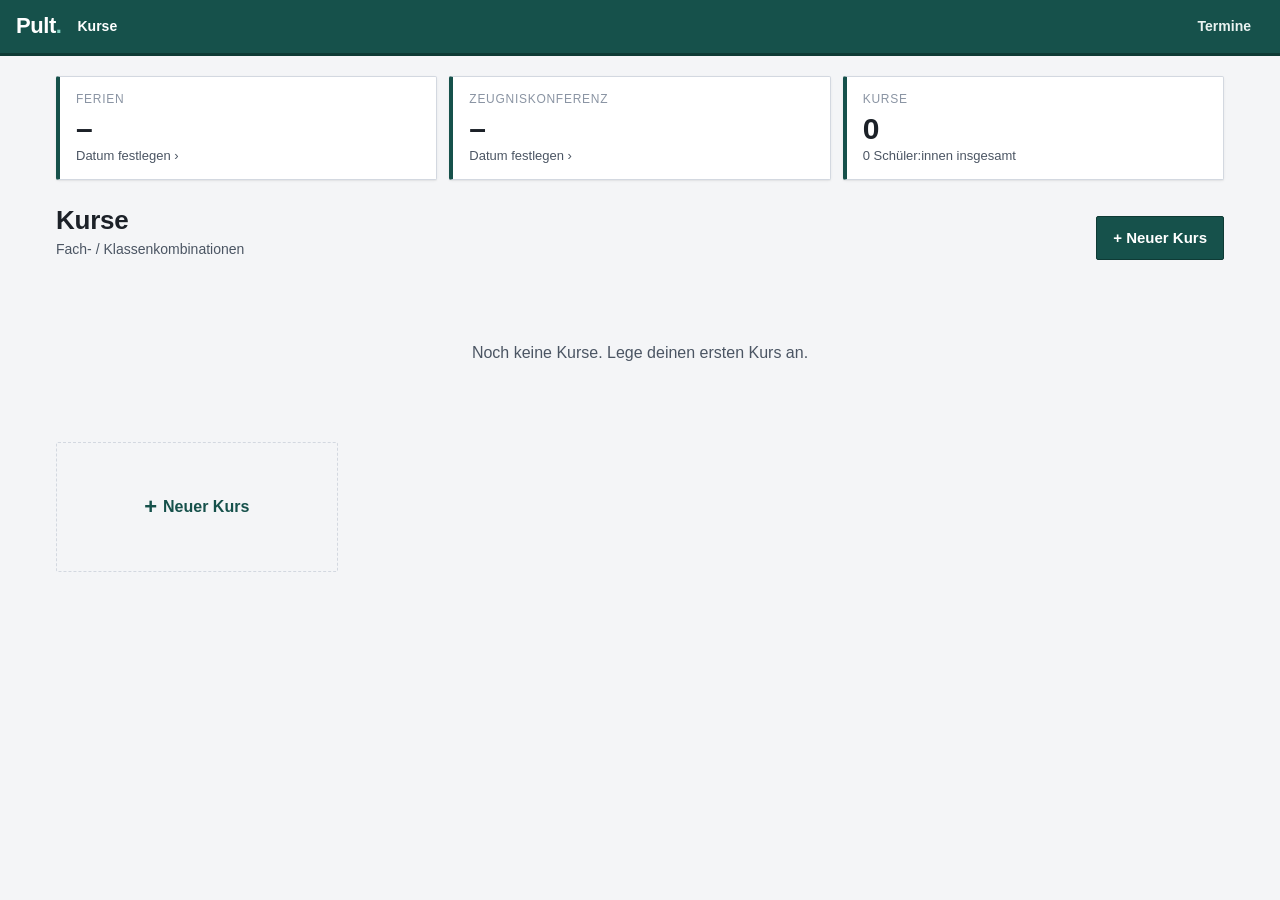
==== index.html @ e93526f1 "0.1 Los gehts" ====
<!DOCTYPE html>
<html lang="de">
<head>
  <meta charset="UTF-8">
  <meta name="viewport" content="width=device-width, initial-scale=1.0, maximum-scale=1.0, user-scalable=no, viewport-fit=cover">
  <meta name="apple-mobile-web-app-capable" content="yes">
  <meta name="apple-mobile-web-app-status-bar-style" content="black-translucent">
  <title>Pult.</title>
  <link rel="stylesheet" href="css/pult.css">
</head>
<body>

  <header class="topbar">
    <div class="brand" id="navHome">
      <span class="brand-mark">Pult<span class="dot">.</span></span>
    </div>
    <nav class="crumbs" id="crumbs"></nav>
    <div class="topbar-right" id="topbarRight"></div>
  </header>

  <main id="app"></main>

  <!-- Modal -->
  <div class="modal-backdrop" id="modalBackdrop" hidden>
    <div class="modal" role="dialog" aria-modal="true">
      <div class="modal-head">
        <h2 id="modalTitle">Titel</h2>
        <button class="icon-btn" id="modalClose" aria-label="Schließen">×</button>
      </div>
      <div class="modal-body" id="modalBody"></div>
      <div class="modal-foot" id="modalFoot"></div>
    </div>
  </div>

  <script src="js/pult.js"></script>
</body>
</html>
---- css/pult.css ----
/* ============================================================
   Pult. — Lehrerhelfer / Notenverwaltung
   Designsprache: klare Kanten, kaum Rundungen, Schule/Kalender.
   ============================================================ */

:root {
  --ink:        #1c2128;
  --ink-soft:   #4b5563;
  --ink-faint:  #8a94a3;
  --line:       #d3d8e0;
  --line-soft:  #e7eaef;
  --paper:      #f4f5f7;
  --card:       #ffffff;
  --accent:     #16514b;   /* Tafelgrün */
  --accent-ink: #0e3a35;
  --accent-soft:#e2efec;
  --amber:      #b7791f;

  /* Notenfarben (Punktesystem 0–15) */
  --g-top:   #127a3a;  --g-top-fg:  #ffffff;  /* 13–15 sehr gut */
  --g-good:  #d9f0df;  --g-good-fg: #0f5027;  /* 10–12 gut */
  --g-mid-fg:#3a4250;                          /* 7–9 befriedigend (neutral) */
  --g-low:   #fde3e0;  --g-low-fg:  #9a2b25;  /* 4–6 ausreichend (leicht) */
  --g-bad:   #f2aca8;  --g-bad-fg:  #6f1a16;  /* 1–3 mangelhaft (stark) */
  --g-fail:  #b6362c;  --g-fail-fg: #ffffff;  /* 0 ungenügend */

  --shadow: 0 1px 0 rgba(28,33,40,.04), 0 1px 3px rgba(28,33,40,.06);
  --radius: 2px;
  --tap: 44px;
}

* { box-sizing: border-box; -webkit-tap-highlight-color: transparent; }

html, body {
  margin: 0; padding: 0;
  height: 100%;
}

body {
  font-family: -apple-system, BlinkMacSystemFont, "Segoe UI", Roboto, Helvetica, Arial, sans-serif;
  color: var(--ink);
  background: var(--paper);
  font-size: 16px;
  line-height: 1.4;
  -webkit-font-smoothing: antialiased;
  overscroll-behavior: none;
}

h1, h2, h3 { font-weight: 650; letter-spacing: -0.01em; margin: 0; }

/* ---------- Topbar ---------- */
.topbar {
  position: sticky; top: 0; z-index: 40;
  display: flex; align-items: center; gap: 16px;
  height: 56px; padding: 0 16px;
  background: var(--accent);
  color: #eaf3f1;
  border-bottom: 3px solid var(--accent-ink);
  padding-top: env(safe-area-inset-top);
  height: calc(56px + env(safe-area-inset-top));
}
.brand { cursor: pointer; user-select: none; }
.brand-mark { font-size: 22px; font-weight: 750; letter-spacing: -0.02em; color: #fff; }
.brand-mark .dot { color: #7fd0c2; }
.crumbs { display: flex; align-items: center; gap: 8px; color: #bfdad4; font-size: 14px; overflow: hidden; white-space: nowrap; flex: 1; }
.crumbs .sep { opacity: .5; }
.crumbs .here { color: #fff; font-weight: 600; overflow: hidden; text-overflow: ellipsis; }
.topbar-right { display: flex; align-items: center; gap: 10px; margin-left: auto; }

/* ---------- Main ---------- */
main {
  max-width: 1200px;
  margin: 0 auto;
  padding: 20px 16px 96px;
  padding-left: max(16px, env(safe-area-inset-left));
  padding-right: max(16px, env(safe-area-inset-right));
}

.page-head {
  display: flex; align-items: flex-end; justify-content: space-between;
  gap: 16px; margin-bottom: 18px; flex-wrap: wrap;
}
.page-head h1 { font-size: 26px; }
.page-head .sub { color: var(--ink-soft); font-size: 14px; margin-top: 2px; }

/* ---------- Buttons ---------- */
.btn {
  appearance: none; border: 1px solid var(--line);
  background: var(--card); color: var(--ink);
  font: inherit; font-weight: 600; font-size: 15px;
  min-height: var(--tap); padding: 0 16px;
  border-radius: var(--radius); cursor: pointer;
  display: inline-flex; align-items: center; justify-content: center; gap: 8px;
  transition: background .12s, border-color .12s, transform .05s;
}
.btn:active { transform: translateY(1px); }
.btn:hover { border-color: var(--ink-faint); }
.btn.primary { background: var(--accent); border-color: var(--accent-ink); color: #fff; }
.btn.primary:hover { background: var(--accent-ink); }
.btn.ghost { background: transparent; border-color: transparent; color: #eaf3f1; }
.btn.ghost:hover { background: rgba(255,255,255,.12); }
.btn.danger { color: var(--g-fail); border-color: var(--g-bad); }
.btn.small { min-height: 34px; padding: 0 12px; font-size: 14px; }
.icon-btn {
  appearance: none; border: none; background: transparent; color: inherit;
  width: 40px; height: 40px; font-size: 18px; cursor: pointer; border-radius: var(--radius);
  display: inline-flex; align-items: center; justify-content: center;
}
.icon-btn:hover { background: rgba(0,0,0,.06); }
.topbar .icon-btn:hover { background: rgba(255,255,255,.14); }

/* ---------- Dashboard strip ---------- */
.dash {
  display: grid; grid-template-columns: repeat(auto-fit, minmax(180px, 1fr));
  gap: 12px; margin-bottom: 22px;
}
.dash-card {
  background: var(--card); border: 1px solid var(--line);
  border-left: 4px solid var(--accent);
  border-radius: var(--radius); padding: 14px 16px;
  box-shadow: var(--shadow);
}
.dash-card .label { font-size: 12px; text-transform: uppercase; letter-spacing: .06em; color: var(--ink-faint); }
.dash-card .value { font-size: 30px; font-weight: 720; line-height: 1.1; margin-top: 4px; font-variant-numeric: tabular-nums; }
.dash-card .value small { font-size: 15px; font-weight: 600; color: var(--ink-soft); }
.dash-card .foot { font-size: 13px; color: var(--ink-soft); margin-top: 2px; }
.dash-card.clickable { cursor: pointer; }
.dash-card.clickable:hover { border-color: var(--accent); }

/* ---------- Course grid ---------- */
.course-grid {
  display: grid; grid-template-columns: repeat(auto-fill, minmax(230px, 1fr));
  gap: 14px;
}
.course-card {
  background: var(--card); border: 1px solid var(--line);
  border-radius: var(--radius); padding: 0; cursor: pointer;
  box-shadow: var(--shadow); overflow: hidden;
  transition: transform .06s, box-shadow .12s;
  display: flex; flex-direction: column;
}
.course-card:hover { box-shadow: 0 4px 14px rgba(28,33,40,.12); }
.course-card:active { transform: translateY(1px); }
.course-card .cc-top { padding: 16px; border-bottom: 1px solid var(--line-soft); }
.course-card .cc-subject { font-size: 19px; font-weight: 700; }
.course-card .cc-class { color: var(--ink-soft); font-size: 14px; margin-top: 2px; }
.course-card .cc-tag { display:inline-block; margin-top:10px; font-size:12px; font-weight:600; color: var(--accent); background: var(--accent-soft); padding: 2px 8px; border-radius: var(--radius); }
.course-card .cc-foot { padding: 10px 16px; display: flex; justify-content: space-between; font-size: 13px; color: var(--ink-soft); background: #fafbfc; }
.add-card {
  border: 1px dashed var(--line); background: transparent; box-shadow: none;
  align-items: center; justify-content: center; min-height: 130px;
  color: var(--accent); font-weight: 650; gap: 6px; flex-direction: row;
}
.add-card:hover { background: var(--accent-soft); box-shadow: none; }
.add-card .plus { font-size: 22px; }

/* ---------- Tabs ---------- */
.tabs { display: flex; gap: 0; border-bottom: 2px solid var(--line); margin-bottom: 16px; flex-wrap: wrap; }
.tab {
  appearance: none; background: transparent; border: none; border-bottom: 3px solid transparent;
  font: inherit; font-weight: 600; color: var(--ink-soft);
  padding: 10px 18px; margin-bottom: -2px; cursor: pointer; min-height: 44px;
}
.tab.active { color: var(--accent); border-bottom-color: var(--accent); }
.tab:hover { color: var(--ink); }

.toolbar { display: flex; gap: 10px; align-items: center; flex-wrap: wrap; margin-bottom: 14px; }
.toolbar .spacer { flex: 1; }
.seg { display: inline-flex; border: 1px solid var(--line); border-radius: var(--radius); overflow: hidden; }
.seg button { appearance: none; border: none; background: var(--card); font: inherit; font-weight: 600; font-size: 14px; padding: 0 14px; min-height: 38px; cursor: pointer; color: var(--ink-soft); border-right: 1px solid var(--line); }
.seg button:last-child { border-right: none; }
.seg button.active { background: var(--accent); color: #fff; }

/* ---------- Grade table ---------- */
.table-wrap { overflow-x: auto; border: 1px solid var(--line); border-radius: var(--radius); background: var(--card); box-shadow: var(--shadow); -webkit-overflow-scrolling: touch; }
table.grades { border-collapse: collapse; width: 100%; font-variant-numeric: tabular-nums; }
table.grades th, table.grades td { border-right: 1px solid var(--line-soft); border-bottom: 1px solid var(--line-soft); padding: 0; text-align: center; white-space: nowrap; }
table.grades thead th { background: #f7f8fa; font-size: 12px; color: var(--ink-soft); font-weight: 650; padding: 8px 10px; position: sticky; top: 0; z-index: 2; }
table.grades thead th.grp-schrift { background: #eef4fb; color: #2b4d73; }
table.grades thead th.grp-muend  { background: #f3f0fb; color: #4a3d73; }
table.grades thead th.grp-sonst  { background: #fbf6ec; color: #7a5c1e; }
table.grades thead th.grp-prev   { background: #eef1f4; color: #4b5563; }
table.grades thead th.grp-final  { background: var(--accent-soft); color: var(--accent-ink); }

/* Sonstige-Zellen im Body farblich abgehoben */
td.sonst-cell { background: #fdf8ee; cursor: pointer; }
td.sonst-cell:hover .cell { outline: 2px solid var(--amber); outline-offset: -2px; }
td.sonst-cell .cell { min-width: 46px; height: 46px; display:flex; align-items:center; justify-content:center; font-weight:600; }
td.prev-cell { background: #f3f5f7; }
td.prev-cell .cell { min-width: 54px; height: 46px; display:flex; align-items:center; justify-content:center; font-weight:650; color: var(--ink-soft); }

th.col-name, td.col-name {
  position: sticky; left: 0; z-index: 3;
  background: var(--card); text-align: left;
  min-width: 150px; max-width: 200px;
  border-right: 2px solid var(--line);
}
table.grades thead th.col-name { z-index: 4; background: #f7f8fa; }
td.col-name .sname { display:block; padding: 10px 12px; font-weight: 600; overflow: hidden; text-overflow: ellipsis; }
td.col-name .sname small { color: var(--ink-faint); font-weight: 500; }
tr.inactive td.col-name .sname { color: var(--ink-faint); font-style: italic; }

td.grade-cell { cursor: pointer; }
td.grade-cell .cell {
  display: flex; align-items: center; justify-content: center;
  min-width: 46px; height: 46px; font-weight: 650; font-size: 16px;
}
td.grade-cell:hover .cell { outline: 2px solid var(--accent); outline-offset: -2px; }
td.grade-cell .cell.empty { color: var(--line); }

td.avg { font-weight: 650; color: var(--ink-soft); background: #fafbfc; }
td.avg .cell { min-width: 54px; height: 46px; display:flex; align-items:center; justify-content:center; }
td.final { cursor: pointer; }
/* rechte Gesamt-/Endjahresspalte beim horizontalen Scrollen fixiert */
th.col-sticky-r, td.col-sticky-r {
  position: sticky; right: 0;
  border-left: 2px solid var(--line);
  box-shadow: -7px 0 8px -7px rgba(28,33,40,.18);
}
td.col-sticky-r { z-index: 3; background: var(--accent-soft); }
th.col-sticky-r { z-index: 5; }
td.final .cell { min-width: 72px; height: 46px; display:flex; flex-direction: column; align-items:center; justify-content:center; gap: 0; background: var(--accent-soft); font-weight: 750; }
td.final:hover .cell { outline: 2px solid var(--accent); outline-offset: -2px; }
td.final .cell .pt { font-size: 17px; }
td.final .cell .nt { font-size: 11px; color: var(--accent-ink); font-weight: 600; }
td.final .cell .calc { font-size: 10px; font-weight: 600; opacity: .8; }
td.final .cell.manual .pt::after { content: "*"; font-size: 12px; vertical-align: super; }

/* Berechnungs-Detail */
.calc-sheet { font-size: 14px; }
.calc-sheet .cs-line { display:flex; justify-content:space-between; gap:12px; padding: 7px 0; border-bottom: 1px solid var(--line-soft); }
.calc-sheet .cs-line:last-child { border-bottom: none; }
.calc-sheet .cs-line.total { font-weight: 700; font-size: 16px; border-top: 2px solid var(--line); padding-top: 10px; margin-top: 4px; }
.calc-sheet .cs-vals { font-variant-numeric: tabular-nums; color: var(--ink-soft); }
.calc-sheet .cs-sub { font-size: 12px; color: var(--ink-faint); }
.calc-block { border: 1px solid var(--line-soft); border-radius: var(--radius); padding: 12px 14px; margin-bottom: 12px; background: #fafbfc; }
.calc-block h3 { font-size: 13px; text-transform: uppercase; letter-spacing: .05em; color: var(--ink-faint); margin-bottom: 6px; }

th.addcol { padding: 4px !important; }
th.colhead { cursor: pointer; }
th.colhead:hover { background: #e9edf3 !important; }
th.colhead .ch-label { display:block; font-weight: 700; color: var(--ink); }
th.colhead .ch-date { display:block; font-size: 11px; color: var(--ink-faint); font-weight: 500; margin-top: 1px; }

.empty-state { text-align: center; padding: 48px 20px; color: var(--ink-soft); }
.empty-state .big { font-size: 40px; margin-bottom: 8px; opacity: .5; }

/* ---------- Klassenarbeit-Editor ---------- */
th.ka-task .ch-max { display:block; font-size: 11px; color: var(--ink-faint); font-weight: 500; }
td.ka-input { padding: 4px; }
td.ka-input input {
  width: 60px; min-height: 40px; text-align: center; font-weight: 600;
  border: 1px solid var(--line); border-radius: var(--radius); padding: 6px 4px; font-size: 15px;
}
td.ka-input input:focus { outline: 2px solid var(--accent); outline-offset: -1px; }
td.ka-sum .cell, td.ka-pct .cell { min-width: 58px; height: 48px; display:flex; align-items:center; justify-content:center; font-weight: 650; color: var(--ink-soft); }
td.ka-note .cell { min-width: 64px; height: 48px; display:flex; flex-direction:column; align-items:center; justify-content:center; font-weight: 750; }
td.ka-note .cell .nt { font-size: 11px; font-weight: 600; }

.stat-grid { display: grid; grid-template-columns: repeat(auto-fit, minmax(160px, 1fr)); gap: 12px; margin-bottom: 20px; }
.stat-grid .dash-card .value { font-size: 26px; }

.spiegel { display: grid; grid-template-columns: 28px 1fr 42px; gap: 6px 10px; align-items: center; margin-top: 8px; }
.spiegel .sp-pts { font-weight: 700; font-variant-numeric: tabular-nums; text-align: right; }
.spiegel .sp-bar-wrap { background: var(--line-soft); height: 22px; border-radius: var(--radius); overflow: hidden; }
.spiegel .sp-bar { height: 100%; min-width: 2px; }
.spiegel .sp-cnt { font-variant-numeric: tabular-nums; color: var(--ink-soft); font-size: 14px; }

.scheme-row { display: grid; grid-template-columns: 54px 1fr 70px; gap: 10px; align-items: center; padding: 4px 0; }
.scheme-row .sr-note { font-weight: 700; font-variant-numeric: tabular-nums; }
.scheme-row .sr-note small { color: var(--ink-faint); font-weight: 500; margin-left: 6px; }
.scheme-row input { min-height: 38px; text-align: center; }
.scheme-head { display: grid; grid-template-columns: 54px 1fr 70px; gap: 10px; font-size: 12px; color: var(--ink-faint); font-weight: 600; padding-bottom: 4px; border-bottom: 1px solid var(--line-soft); margin-bottom: 6px; }

.task-edit { display: grid; grid-template-columns: 1fr 90px 44px; gap: 10px; align-items: center; margin-bottom: 8px; }
.task-edit input { min-height: 40px; }

/* ---------- Forms / Modal ---------- */
.modal-backdrop {
  position: fixed; inset: 0; background: rgba(20,25,30,.45);
  display: flex; align-items: flex-start; justify-content: center; z-index: 100;
  padding: 24px 16px; overflow-y: auto;
}
.modal-backdrop[hidden] { display: none; }
.modal {
  background: var(--card); width: 100%; max-width: 520px;
  border-radius: var(--radius); border: 1px solid var(--line);
  box-shadow: 0 12px 40px rgba(0,0,0,.28); margin: auto;
  animation: pop .12s ease-out;
}
@keyframes pop { from { transform: translateY(6px); opacity: .6; } to { transform: none; opacity: 1; } }
.modal-head { display: flex; align-items: center; justify-content: space-between; padding: 16px 18px; border-bottom: 1px solid var(--line-soft); }
.modal-head h2 { font-size: 18px; }
.modal-body { padding: 18px; }
.modal-foot { padding: 14px 18px; border-top: 1px solid var(--line-soft); display: flex; gap: 10px; justify-content: flex-end; flex-wrap: wrap; }

.field { margin-bottom: 14px; }
.field label { display: block; font-size: 13px; font-weight: 600; color: var(--ink-soft); margin-bottom: 5px; }
.field .hint { font-size: 12px; color: var(--ink-faint); margin-top: 4px; }
input[type=text], input[type=date], input[type=number], select, textarea {
  width: 100%; font: inherit; font-size: 16px; color: var(--ink);
  border: 1px solid var(--line); border-radius: var(--radius);
  padding: 10px 12px; background: #fff; min-height: var(--tap);
}
textarea { min-height: 96px; resize: vertical; line-height: 1.5; }
input:focus, select:focus, textarea:focus { outline: 2px solid var(--accent); outline-offset: -1px; border-color: var(--accent); }
.row2 { display: grid; grid-template-columns: 1fr 1fr; gap: 12px; }
.row2 .field { margin-bottom: 0; }

.weight-view { display:flex; align-items:center; gap: 8px; font-size: 14px; }
.weight-bar { flex: 1; height: 10px; border: 1px solid var(--line); display:flex; border-radius: var(--radius); overflow: hidden; }
.weight-bar .w-s { background: #6d94c4; }
.weight-bar .w-m { background: #8f7cc4; }

/* Notenpad (Punkteauswahl) */
.gradepad { display: grid; grid-template-columns: repeat(4, 1fr); gap: 8px; }
.gradepad button {
  appearance: none; font: inherit; font-weight: 700; font-size: 17px;
  border: 1px solid var(--line); border-radius: var(--radius);
  padding: 12px 0; cursor: pointer; display: flex; flex-direction: column; align-items: center; gap: 2px;
}
.gradepad button .nt { font-size: 11px; font-weight: 600; opacity: .85; }
.gradepad button.sel { outline: 3px solid var(--accent); outline-offset: -1px; }
.gradepad-clear { grid-column: 1 / -1; }

.chip-list { display: flex; flex-direction: column; gap: 8px; }
.chip {
  display: flex; align-items: center; gap: 10px; justify-content: space-between;
  border: 1px solid var(--line); border-radius: var(--radius); padding: 10px 12px; background: #fafbfc;
}
.chip .chip-main { display: flex; flex-direction: column; }
.chip .chip-main b { font-size: 15px; }
.chip .chip-main span { font-size: 12px; color: var(--ink-soft); }
.chip .chip-scope { font-size: 11px; font-weight: 700; padding: 2px 7px; border-radius: var(--radius); text-transform: uppercase; letter-spacing: .04em; }
.scope-allgemein { background: #fbf6ec; color: #7a5c1e; }
.scope-schriftlich { background: #eef4fb; color: #2b4d73; }
.scope-muendlich { background: #f3f0fb; color: #4a3d73; }

.pill { font-size: 12px; font-weight: 700; padding: 3px 9px; border-radius: var(--radius); background: var(--accent-soft); color: var(--accent-ink); }

.legend { display:flex; flex-wrap: wrap; gap: 10px 16px; margin-top: 14px; font-size: 12px; color: var(--ink-soft); }
.legend span { display: inline-flex; align-items: center; gap: 6px; }
.legend i { width: 14px; height: 14px; border: 1px solid rgba(0,0,0,.1); display:inline-block; border-radius: 1px; }

.notice { background: #fff; border: 1px dashed var(--line); border-radius: var(--radius); padding: 12px 14px; font-size: 14px; color: var(--ink-soft); margin-bottom: 14px; }

/* Toast */
.toast { position: fixed; bottom: 24px; left: 50%; transform: translateX(-50%); background: var(--ink); color: #fff; padding: 12px 18px; border-radius: var(--radius); font-size: 14px; font-weight: 600; z-index: 200; box-shadow: 0 6px 20px rgba(0,0,0,.3); animation: pop .12s; }

@media (max-width: 560px) {
  .row2 { grid-template-columns: 1fr; }
  .page-head h1 { font-size: 22px; }
  main { padding: 16px 12px 90px; }
}
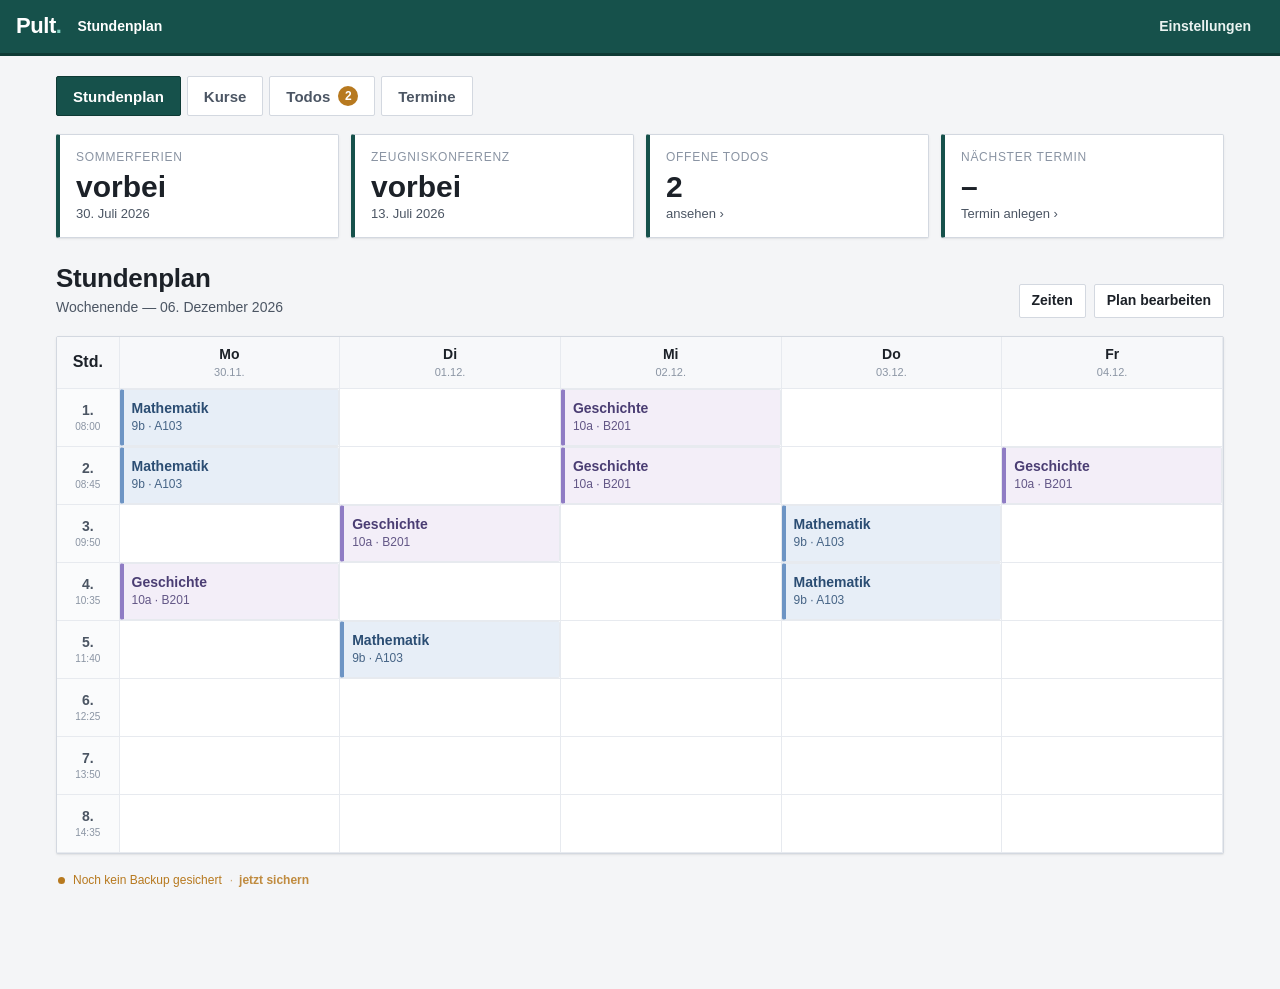
==== commit 8f610476: "PWA: installierbar als richtige Web-App - Web-App-Manifest (Name, Standalone, theme/background, Kate" ====
--- a/index.html
+++ b/index.html
@@ -3,8 +3,21 @@
 <head>
   <meta charset="UTF-8">
   <meta name="viewport" content="width=device-width, initial-scale=1.0, maximum-scale=1.0, user-scalable=no, viewport-fit=cover">
+  <meta name="description" content="Pult. — Lehrerhelfer: Notenverwaltung, Stundenplan, Todos und Termine. Läuft komplett lokal im Browser.">
+  <meta name="theme-color" content="#16514b">
+
+  <!-- Installierbare Web-App (PWA) -->
+  <link rel="manifest" href="manifest.webmanifest">
+  <link rel="icon" href="icons/icon.svg" type="image/svg+xml">
+  <link rel="icon" href="icons/icon-192.png" sizes="192x192" type="image/png">
+
+  <!-- iOS „Zum Home-Bildschirm" -->
   <meta name="apple-mobile-web-app-capable" content="yes">
+  <meta name="mobile-web-app-capable" content="yes">
   <meta name="apple-mobile-web-app-status-bar-style" content="black-translucent">
+  <meta name="apple-mobile-web-app-title" content="Pult.">
+  <link rel="apple-touch-icon" href="icons/apple-touch-icon.png">
+
   <title>Pult.</title>
   <link rel="stylesheet" href="css/pult.css">
 </head>
@@ -33,5 +46,11 @@
   </div>
 
   <script src="js/pult.js"></script>
+  <script>
+    /* Service Worker registrieren (nur über http/https, nicht bei file://) */
+    if ('serviceWorker' in navigator && location.protocol.startsWith('http')) {
+      window.addEventListener('load', () => navigator.serviceWorker.register('sw.js').catch(() => {}));
+    }
+  </script>
 </body>
 </html>
--- a/css/pult.css
+++ b/css/pult.css
@@ -186,7 +186,26 @@
 td.sonst-cell { background: #fdf8ee; cursor: pointer; }
 td.sonst-cell:hover .cell { outline: 2px solid var(--amber); outline-offset: -2px; }
 td.sonst-cell .cell { min-width: 46px; height: 46px; display:flex; align-items:center; justify-content:center; font-weight:600; }
+th.zw-head { cursor: pointer; }
+th.zw-head:hover { background: #e3e7ec !important; }
 td.prev-cell { background: #f3f5f7; }
+table.grades thead th.grp-ha { background: #fbf1e6; color: #8a5a1e; }
+th.ha-head { cursor: pointer; }
+th.ha-head:hover { background: #f2e4d2 !important; }
+td.ha-cell { background: #fefaf3; }
+td.ha-cell .cell { min-width: 56px; height: 46px; display:flex; align-items:center; justify-content:center; font-weight: 650; }
+.blind-dot { display:inline-block; width: 8px; height: 8px; border-radius: 50%; background: var(--amber); margin-left: 6px; vertical-align: middle; flex: none; }
+.li-toggle.good, .ha-mark.good { background: var(--g-good); border-color: var(--g-top); color: var(--g-good-fg); }
+.li-toggle.bad, .ha-mark.bad { background: var(--g-low); border-color: var(--g-bad); color: var(--g-low-fg); }
+.chip-wrap { display: flex; flex-wrap: wrap; gap: 8px; }
+.ha-sess .chip-main { cursor: pointer; }
+.ha-sess:hover { border-color: var(--ink-faint); }
+
+/* Durchtippen-Infozeile */
+.dt-info { display: flex; gap: 10px; flex-wrap: wrap; margin-bottom: 14px; }
+.dt-info > div { flex: 1; min-width: 110px; border: 1px solid var(--line-soft); border-radius: var(--radius); padding: 8px 10px; background: #fafbfc; }
+.dt-info .dt-lbl { display: block; font-size: 11px; text-transform: uppercase; letter-spacing: .05em; color: var(--ink-faint); margin-bottom: 2px; }
+.dt-info b { font-size: 15px; font-variant-numeric: tabular-nums; }
 td.prev-cell .cell { min-width: 54px; height: 46px; display:flex; align-items:center; justify-content:center; font-weight:650; color: var(--ink-soft); }
 
 th.col-name, td.col-name {
@@ -196,7 +215,8 @@
   border-right: 2px solid var(--line);
 }
 table.grades thead th.col-name { z-index: 4; background: #f7f8fa; }
-td.col-name .sname { display:block; padding: 10px 12px; font-weight: 600; overflow: hidden; text-overflow: ellipsis; }
+td.col-name .sname { display:block; padding: 10px 12px 2px; font-weight: 600; overflow: hidden; text-overflow: ellipsis; }
+td.col-name .spark { padding: 0 12px 8px; opacity: .8; }
 td.col-name .sname small { color: var(--ink-faint); font-weight: 500; }
 tr.inactive td.col-name .sname { color: var(--ink-faint); font-style: italic; }
 
@@ -245,6 +265,24 @@
 .empty-state { text-align: center; padding: 48px 20px; color: var(--ink-soft); }
 .empty-state .big { font-size: 40px; margin-bottom: 8px; opacity: .5; }
 
+/* Schülername als Link in der Tabelle */
+.sname-link { cursor: pointer; }
+.sname-link:hover { color: var(--accent); text-decoration: underline; text-underline-offset: 2px; }
+
+/* Schüler-Detailseite */
+.sd-chip { display:inline-flex; align-items:center; justify-content:center; min-width: 34px; padding: 2px 8px; border-radius: var(--radius); font-weight: 700; font-variant-numeric: tabular-nums; }
+.sd-grade, .sd-sonst { cursor: pointer; }
+.sd-grade:hover, .sd-sonst:hover { background: var(--accent-soft); }
+.sd-sonst { background: #fdf8ee; }
+
+/* Simulator */
+.sim-out { margin-top: 14px; padding: 12px 14px; border: 1px solid var(--line); border-left: 4px solid var(--accent); border-radius: var(--radius); background: #fafbfc; font-size: 15px; }
+.sim-out.good { border-left-color: var(--g-top); background: var(--g-good); color: var(--g-good-fg); }
+.sim-out.bad { border-left-color: var(--g-fail); background: var(--g-low); color: var(--g-low-fg); }
+.sim-status { font-weight: 600; }
+.sim-status.good { color: var(--g-top); }
+.sim-status.bad { color: var(--g-fail); }
+
 /* ---------- Klassenarbeit-Editor ---------- */
 th.ka-task .ch-max { display:block; font-size: 11px; color: var(--ink-faint); font-weight: 500; }
 td.ka-input { padding: 4px; }
@@ -312,8 +350,10 @@
 .weight-bar .w-s { background: #6d94c4; }
 .weight-bar .w-m { background: #8f7cc4; }
 
-/* Notenpad (Punkteauswahl) */
-.gradepad { display: grid; grid-template-columns: repeat(4, 1fr); gap: 8px; }
+/* Notenpad (Punkteauswahl) — 3×5-Raster: mittlere Spalte = volle Noten 1–5
+   untereinander, die 6 (00) zentral darunter */
+.gradepad { display: grid; grid-template-columns: repeat(3, 1fr); gap: 8px; }
+.gradepad button[data-p="0"] { grid-column: 2; }
 .gradepad button {
   appearance: none; font: inherit; font-weight: 700; font-size: 17px;
   border: 1px solid var(--line); border-radius: var(--radius);
@@ -347,8 +387,116 @@
 /* Toast */
 .toast { position: fixed; bottom: 24px; left: 50%; transform: translateX(-50%); background: var(--ink); color: #fff; padding: 12px 18px; border-radius: var(--radius); font-size: 14px; font-weight: 600; z-index: 200; box-shadow: 0 6px 20px rgba(0,0,0,.3); animation: pop .12s; }
 
+/* ============================================================
+   Phase 6 — Stundenplan, Todos, Termine
+   ============================================================ */
+/* Seiten-Navigation (Reiter oben) */
+.mainnav { display: flex; gap: 6px; flex-wrap: wrap; margin-bottom: 18px; }
+.mainnav .mn {
+  appearance: none; font: inherit; font-weight: 650; font-size: 15px;
+  border: 1px solid var(--line); background: var(--card); color: var(--ink-soft);
+  min-height: 40px; padding: 0 16px; border-radius: var(--radius); cursor: pointer;
+  display: inline-flex; align-items: center; gap: 8px;
+}
+.mainnav .mn:hover { border-color: var(--ink-faint); color: var(--ink); }
+.mainnav .mn.active { background: var(--accent); border-color: var(--accent-ink); color: #fff; }
+.nav-badge {
+  display: inline-flex; align-items: center; justify-content: center;
+  min-width: 20px; height: 20px; padding: 0 6px; border-radius: 10px;
+  background: var(--amber); color: #fff; font-size: 12px; font-weight: 700;
+}
+.mainnav .mn.active .nav-badge { background: rgba(255,255,255,.25); }
+
+/* ---------- Stundenplan ---------- */
+.tt-wrap { overflow-x: auto; border: 1px solid var(--line); border-radius: var(--radius); background: var(--card); box-shadow: var(--shadow); -webkit-overflow-scrolling: touch; }
+table.tt { border-collapse: collapse; width: 100%; table-layout: fixed; }
+table.tt th, table.tt td { border-right: 1px solid var(--line-soft); border-bottom: 1px solid var(--line-soft); padding: 0; }
+table.tt th.tt-corner { width: 62px; background: #f7f8fa; }
+table.tt th.tt-day {
+  background: #f7f8fa; padding: 8px 6px; text-align: center; font-weight: 650;
+  position: sticky; top: 0; z-index: 2;
+}
+table.tt th.tt-day .tt-wd { display: block; font-size: 14px; color: var(--ink); }
+table.tt th.tt-day .tt-date { display: block; font-size: 11px; color: var(--ink-faint); font-weight: 500; }
+table.tt th.tt-day.tt-today { background: var(--accent-soft); }
+table.tt th.tt-day.tt-today .tt-wd { color: var(--accent-ink); }
+th.tt-period {
+  width: 62px; background: #fafbfc; text-align: center; padding: 6px 4px;
+  font-weight: 650; color: var(--ink-soft); border-right: 2px solid var(--line);
+}
+th.tt-period .tt-pl { display: block; font-size: 14px; }
+th.tt-period .tt-pt { display: block; font-size: 10px; color: var(--ink-faint); font-weight: 500; }
+td.tt-cell { height: 58px; vertical-align: stretch; padding: 3px; }
+td.tt-cell.tt-today { background: #f2f8f6; }
+.tt-lesson {
+  appearance: none; width: 100%; height: 100%; min-height: 52px; cursor: pointer;
+  border: 1px solid var(--line-soft); border-left: 4px solid var(--accent);
+  border-radius: var(--radius); padding: 6px 8px; text-align: left;
+  display: flex; flex-direction: column; justify-content: center; gap: 2px;
+  font: inherit; transition: filter .1s, box-shadow .1s;
+}
+.tt-lesson:hover { filter: brightness(.97); box-shadow: 0 2px 8px rgba(28,33,40,.12); }
+.tt-lesson:active { transform: translateY(1px); }
+.tt-lesson .tt-subject { font-weight: 700; font-size: 14px; line-height: 1.15; overflow: hidden; text-overflow: ellipsis; white-space: nowrap; }
+.tt-lesson .tt-meta { font-size: 12px; opacity: .85; overflow: hidden; text-overflow: ellipsis; white-space: nowrap; }
+.tt-missing { font-style: italic; opacity: .7; }
+td.tt-cell.tt-editable { background: repeating-linear-gradient(45deg, #fafbfc, #fafbfc 6px, #f2f4f6 6px, #f2f4f6 12px); }
+td.tt-cell.tt-editable.tt-today { background: #eef6f2; }
+.tt-add {
+  appearance: none; width: 100%; height: 100%; min-height: 52px; cursor: pointer;
+  border: 1px dashed var(--line); background: transparent; border-radius: var(--radius);
+  color: var(--accent); font-size: 22px; font-weight: 600;
+}
+.tt-add:hover { background: var(--accent-soft); }
+
+.period-row { display: grid; grid-template-columns: 1fr 1fr 1fr 44px; gap: 8px; align-items: center; margin-bottom: 8px; }
+.period-row input { min-height: 40px; }
+
+/* ---------- Todos ---------- */
+.todo-add { display: grid; grid-template-columns: 1fr 150px 170px auto; gap: 10px; align-items: center; }
+.todo-add input, .todo-add select { min-height: 42px; margin: 0; }
+.todo-list { display: flex; flex-direction: column; gap: 8px; }
+.todo {
+  display: flex; align-items: center; gap: 12px;
+  border: 1px solid var(--line); border-left: 4px solid var(--accent);
+  border-radius: var(--radius); padding: 10px 12px; background: var(--card);
+}
+.todo.done { border-left-color: var(--line); background: #fafbfc; }
+.todo-check {
+  appearance: none; flex: none; width: 26px; height: 26px; cursor: pointer;
+  border: 2px solid var(--line); border-radius: var(--radius); background: #fff;
+  display: inline-flex; align-items: center; justify-content: center;
+}
+.todo-check:hover { border-color: var(--accent); }
+.todo-check.on { background: var(--accent); border-color: var(--accent-ink); }
+.todo-check.on::after { content: ""; width: 7px; height: 12px; border: solid #fff; border-width: 0 2.5px 2.5px 0; transform: rotate(45deg) translateY(-1px); }
+.todo-main { flex: 1; display: flex; flex-direction: column; min-width: 0; }
+.todo-text { font-size: 15px; font-weight: 600; }
+.todo.done .todo-text { text-decoration: line-through; color: var(--ink-faint); font-weight: 500; }
+.todo-meta { font-size: 12px; color: var(--ink-soft); margin-top: 2px; }
+.todo-meta.over { color: var(--g-fail); font-weight: 600; }
+
+/* ---------- Termine ---------- */
+.chip.termin { border-left: 4px solid var(--accent); }
+.termin-note { font-size: 12px; color: var(--ink-faint); margin-top: 3px; white-space: pre-wrap; }
+
+/* ---------- Backup-Hinweis (Startseite, unaufdringlich) ---------- */
+.backup-hint {
+  appearance: none; background: transparent; border: none; cursor: pointer;
+  display: flex; align-items: center; gap: 8px;
+  margin: 14px 2px 0; padding: 4px 0; font: inherit;
+  font-size: 12px; color: var(--ink-faint);
+}
+.backup-hint .bh-action { color: inherit; font-weight: 600; opacity: .85; }
+.backup-hint .bh-action::before { content: "·"; margin-right: 6px; font-weight: 400; opacity: .7; }
+.backup-hint:hover .bh-action { color: var(--accent); opacity: 1; text-decoration: underline; text-underline-offset: 2px; }
+.backup-hint.due { color: var(--amber); }
+.backup-hint .bh-dot { width: 7px; height: 7px; border-radius: 50%; background: var(--amber); flex: none; }
+
 @media (max-width: 560px) {
   .row2 { grid-template-columns: 1fr; }
   .page-head h1 { font-size: 22px; }
   main { padding: 16px 12px 90px; }
-}
+  .todo-add { grid-template-columns: 1fr; }
+  table.tt { min-width: 520px; }
+}
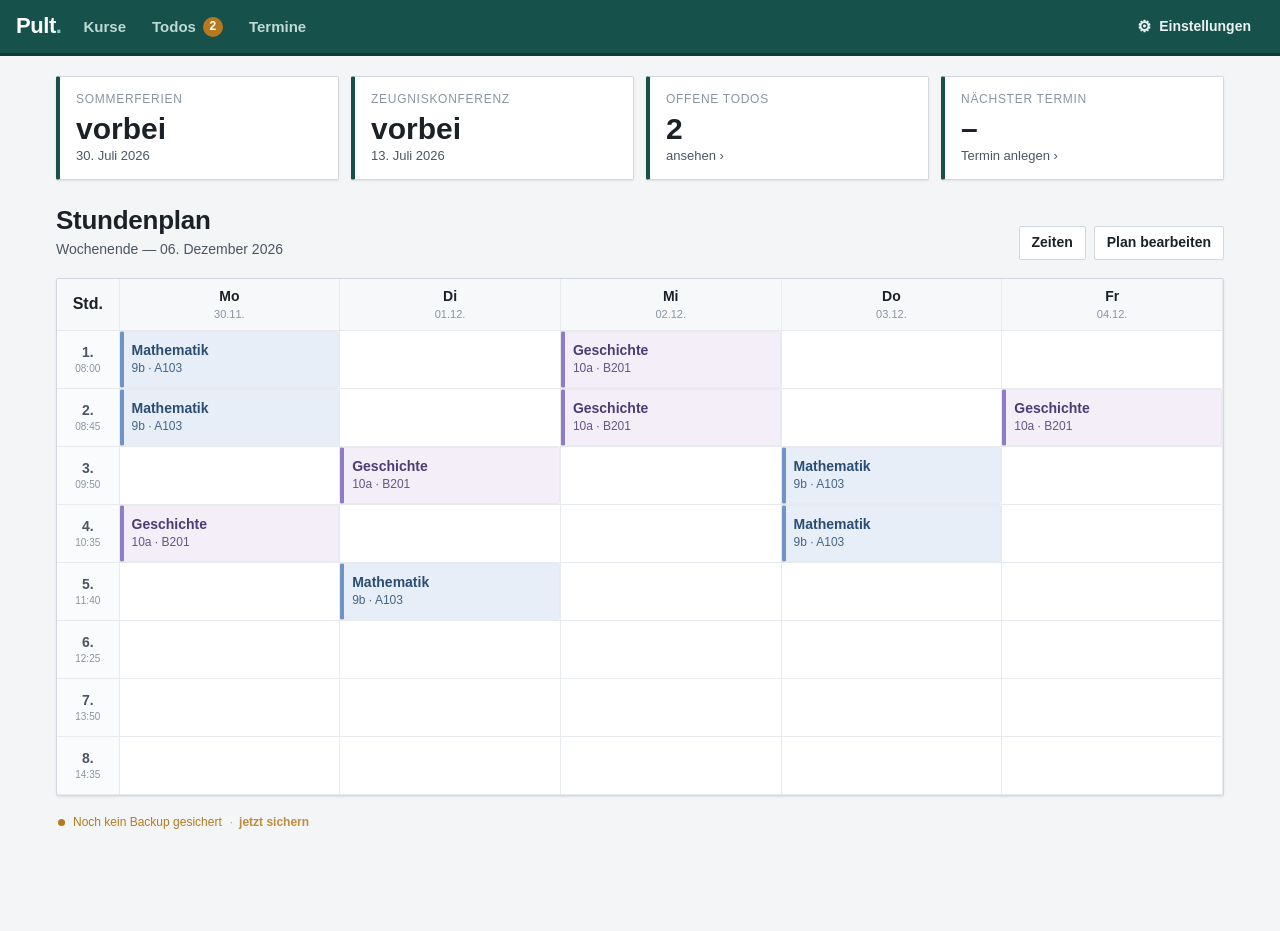
==== commit 3dfc95ea: "Clipping behoben Halbjahr auswahl und Navbar" ====
--- a/index.html
+++ b/index.html
@@ -24,10 +24,10 @@
 <body>
 
   <header class="topbar">
-    <div class="brand" id="navHome">
+    <div class="brand" id="navHome" title="Startseite mit Stundenplan">
       <span class="brand-mark">Pult<span class="dot">.</span></span>
     </div>
-    <nav class="crumbs" id="crumbs"></nav>
+    <nav class="topnav" id="topnav" aria-label="Hauptnavigation"></nav>
     <div class="topbar-right" id="topbarRight"></div>
   </header>
 
--- a/css/pult.css
+++ b/css/pult.css
@@ -51,7 +51,7 @@
 /* ---------- Topbar ---------- */
 .topbar {
   position: sticky; top: 0; z-index: 40;
-  display: flex; align-items: center; gap: 16px;
+  display: flex; align-items: stretch; gap: 10px;
   height: 56px; padding: 0 16px;
   background: var(--accent);
   color: #eaf3f1;
@@ -59,13 +59,36 @@
   padding-top: env(safe-area-inset-top);
   height: calc(56px + env(safe-area-inset-top));
 }
-.brand { cursor: pointer; user-select: none; }
+.brand { display: flex; align-items: center; flex: none; cursor: pointer; user-select: none; }
 .brand-mark { font-size: 22px; font-weight: 750; letter-spacing: -0.02em; color: #fff; }
 .brand-mark .dot { color: #7fd0c2; }
-.crumbs { display: flex; align-items: center; gap: 8px; color: #bfdad4; font-size: 14px; overflow: hidden; white-space: nowrap; flex: 1; }
-.crumbs .sep { opacity: .5; }
-.crumbs .here { color: #fff; font-weight: 600; overflow: hidden; text-overflow: ellipsis; }
-.topbar-right { display: flex; align-items: center; gap: 10px; margin-left: auto; }
+
+/* Seiten-Navigation direkt in der Topbar; die aktive Seite ist hell unterstrichen.
+   Notfalls horizontal scrollbar (ohne sichtbare Leiste), damit nichts überlappt. */
+.topnav {
+  display: flex; align-items: stretch; gap: 2px; flex: 1; min-width: 0;
+  overflow-x: auto; overflow-y: hidden;
+  scrollbar-width: none; -ms-overflow-style: none;
+}
+.topnav::-webkit-scrollbar { display: none; }
+.topnav .tn {
+  position: relative;
+  appearance: none; background: transparent; border: none; font: inherit;
+  font-size: 15px; font-weight: 650; color: #bfdad4; cursor: pointer;
+  padding: 0 12px; display: inline-flex; align-items: center; gap: 7px;
+  white-space: nowrap; flex: none; transition: color .12s;
+}
+/* Unterstrich der aktiven Seite — sitzt direkt auf der Unterkante der Topbar */
+.topnav .tn::after {
+  content: ""; position: absolute; left: 8px; right: 8px; bottom: 0; height: 3px;
+  background: transparent; transition: background .12s;
+}
+.topnav .tn:hover { color: #fff; }
+.topnav .tn.active { color: #fff; }
+.topnav .tn.active::after { background: #7fd0c2; }
+
+.topbar-right { display: flex; align-items: center; gap: 10px; margin-left: auto; flex: none; }
+.topbar-settings .ts-icon { font-size: 16px; line-height: 1; }
 
 /* ---------- Main ---------- */
 main {
@@ -245,6 +268,8 @@
 td.final .cell .nt { font-size: 11px; color: var(--accent-ink); font-weight: 600; }
 td.final .cell .calc { font-size: 10px; font-weight: 600; opacity: .8; }
 td.final .cell.manual .pt::after { content: "*"; font-size: 12px; vertical-align: super; }
+/* Gesamt/Endjahr optisch abgesetzt (dicke Trennlinie zu den übrigen Spalten) */
+table.grades th.sep-final, table.grades td.sep-final { border-left: 3px solid var(--accent); border-right: 3px solid var(--accent); }
 
 /* Berechnungs-Detail */
 .calc-sheet { font-size: 14px; }
@@ -325,24 +350,43 @@
   border-radius: var(--radius); border: 1px solid var(--line);
   box-shadow: 0 12px 40px rgba(0,0,0,.28); margin: auto;
   animation: pop .12s ease-out;
+  /* Flex-Kind: ohne min-width:0 wächst das Fenster auf die Mindestbreite
+     seines Inhalts (z. B. eines Datumsfelds) und läuft aus dem Bild. */
+  min-width: 0;
 }
 @keyframes pop { from { transform: translateY(6px); opacity: .6; } to { transform: none; opacity: 1; } }
 .modal-head { display: flex; align-items: center; justify-content: space-between; padding: 16px 18px; border-bottom: 1px solid var(--line-soft); }
 .modal-head h2 { font-size: 18px; }
-.modal-body { padding: 18px; }
+.modal-body { padding: 18px; min-width: 0; }
 .modal-foot { padding: 14px 18px; border-top: 1px solid var(--line-soft); display: flex; gap: 10px; justify-content: flex-end; flex-wrap: wrap; }
 
 .field { margin-bottom: 14px; }
 .field label { display: block; font-size: 13px; font-weight: 600; color: var(--ink-soft); margin-bottom: 5px; }
 .field .hint { font-size: 12px; color: var(--ink-faint); margin-top: 4px; }
-input[type=text], input[type=date], input[type=number], select, textarea {
-  width: 100%; font: inherit; font-size: 16px; color: var(--ink);
+input[type=text], input[type=date], input[type=time], input[type=number], select, textarea {
+  width: 100%; max-width: 100%; min-width: 0;
+  font: inherit; font-size: 16px; color: var(--ink);
   border: 1px solid var(--line); border-radius: var(--radius);
   padding: 10px 12px; background: #fff; min-height: var(--tap);
 }
 textarea { min-height: 96px; resize: vertical; line-height: 1.5; }
 input:focus, select:focus, textarea:focus { outline: 2px solid var(--accent); outline-offset: -1px; border-color: var(--accent); }
-.row2 { display: grid; grid-template-columns: 1fr 1fr; gap: 12px; }
+
+/* Datums-/Zeitfelder: WebKit gibt ihnen eine eigene Mindestbreite und zentriert
+   den Wert — dadurch laufen sie aus schmalen Containern (Modal, Grid) heraus. */
+input[type=date], input[type=time] { -webkit-appearance: none; appearance: none; }
+input[type=date]::-webkit-date-and-time-value,
+input[type=time]::-webkit-date-and-time-value { text-align: left; }
+input[type=date]::-webkit-calendar-picker-indicator,
+input[type=time]::-webkit-calendar-picker-indicator { flex: none; margin-left: auto; }
+input[type=range] { width: 100%; min-width: 0; }
+
+/* Grid-Zeilen: Kinder dürfen unter ihre Inhaltsbreite schrumpfen, statt das
+   Raster (und damit das Fenster) aufzuweiten. */
+.row2 > *, .period-row > *, .task-edit > *, .scheme-row > *, .todo-add > *, .dt-info > * { min-width: 0; }
+
+/* bricht selbst um, sobald der Container zu schmal wird — nicht erst beim Viewport */
+.row2 { display: grid; grid-template-columns: repeat(auto-fit, minmax(min(100%, 176px), 1fr)); gap: 12px; }
 .row2 .field { margin-bottom: 0; }
 
 .weight-view { display:flex; align-items:center; gap: 8px; font-size: 14px; }
@@ -390,22 +434,12 @@
 /* ============================================================
    Phase 6 — Stundenplan, Todos, Termine
    ============================================================ */
-/* Seiten-Navigation (Reiter oben) */
-.mainnav { display: flex; gap: 6px; flex-wrap: wrap; margin-bottom: 18px; }
-.mainnav .mn {
-  appearance: none; font: inherit; font-weight: 650; font-size: 15px;
-  border: 1px solid var(--line); background: var(--card); color: var(--ink-soft);
-  min-height: 40px; padding: 0 16px; border-radius: var(--radius); cursor: pointer;
-  display: inline-flex; align-items: center; gap: 8px;
-}
-.mainnav .mn:hover { border-color: var(--ink-faint); color: var(--ink); }
-.mainnav .mn.active { background: var(--accent); border-color: var(--accent-ink); color: #fff; }
+/* Zähler-Badge (offene Todos) in der Topbar-Navigation */
 .nav-badge {
   display: inline-flex; align-items: center; justify-content: center;
   min-width: 20px; height: 20px; padding: 0 6px; border-radius: 10px;
   background: var(--amber); color: #fff; font-size: 12px; font-weight: 700;
 }
-.mainnav .mn.active .nav-badge { background: rgba(255,255,255,.25); }
 
 /* ---------- Stundenplan ---------- */
 .tt-wrap { overflow-x: auto; border: 1px solid var(--line); border-radius: var(--radius); background: var(--card); box-shadow: var(--shadow); -webkit-overflow-scrolling: touch; }
@@ -449,7 +483,8 @@
 }
 .tt-add:hover { background: var(--accent-soft); }
 
-.period-row { display: grid; grid-template-columns: 1fr 1fr 1fr 44px; gap: 8px; align-items: center; margin-bottom: 8px; }
+.period-row, .period-head { display: grid; grid-template-columns: minmax(60px, .7fr) 1fr 1fr 44px; gap: 8px; align-items: center; }
+.period-row { margin-bottom: 8px; }
 .period-row input { min-height: 40px; }
 
 /* ---------- Todos ---------- */
@@ -493,10 +528,24 @@
 .backup-hint.due { color: var(--amber); }
 .backup-hint .bh-dot { width: 7px; height: 7px; border-radius: 50%; background: var(--amber); flex: none; }
 
+@media (max-width: 720px) {
+  .topbar-settings .ts-label { display: none; }
+  .topbar-settings { padding: 0 12px; }
+}
+
 @media (max-width: 560px) {
   .row2 { grid-template-columns: 1fr; }
   .page-head h1 { font-size: 22px; }
   main { padding: 16px 12px 90px; }
   .todo-add { grid-template-columns: 1fr; }
   table.tt { min-width: 520px; }
-}
+  /* Bezeichnung in eigene Zeile, damit die Zeitfelder nicht zusammengedrückt werden */
+  .period-row, .period-head { grid-template-columns: 1fr 1fr 44px; }
+  .period-row .pr-label, .period-head .ph-label { grid-column: 1 / -1; }
+}
+
+@media (max-width: 430px) {
+  .topbar { gap: 6px; padding-left: 12px; padding-right: 12px; }
+  .brand-mark { font-size: 20px; }
+  .topnav .tn { padding: 0 9px; font-size: 14px; gap: 5px; }
+}
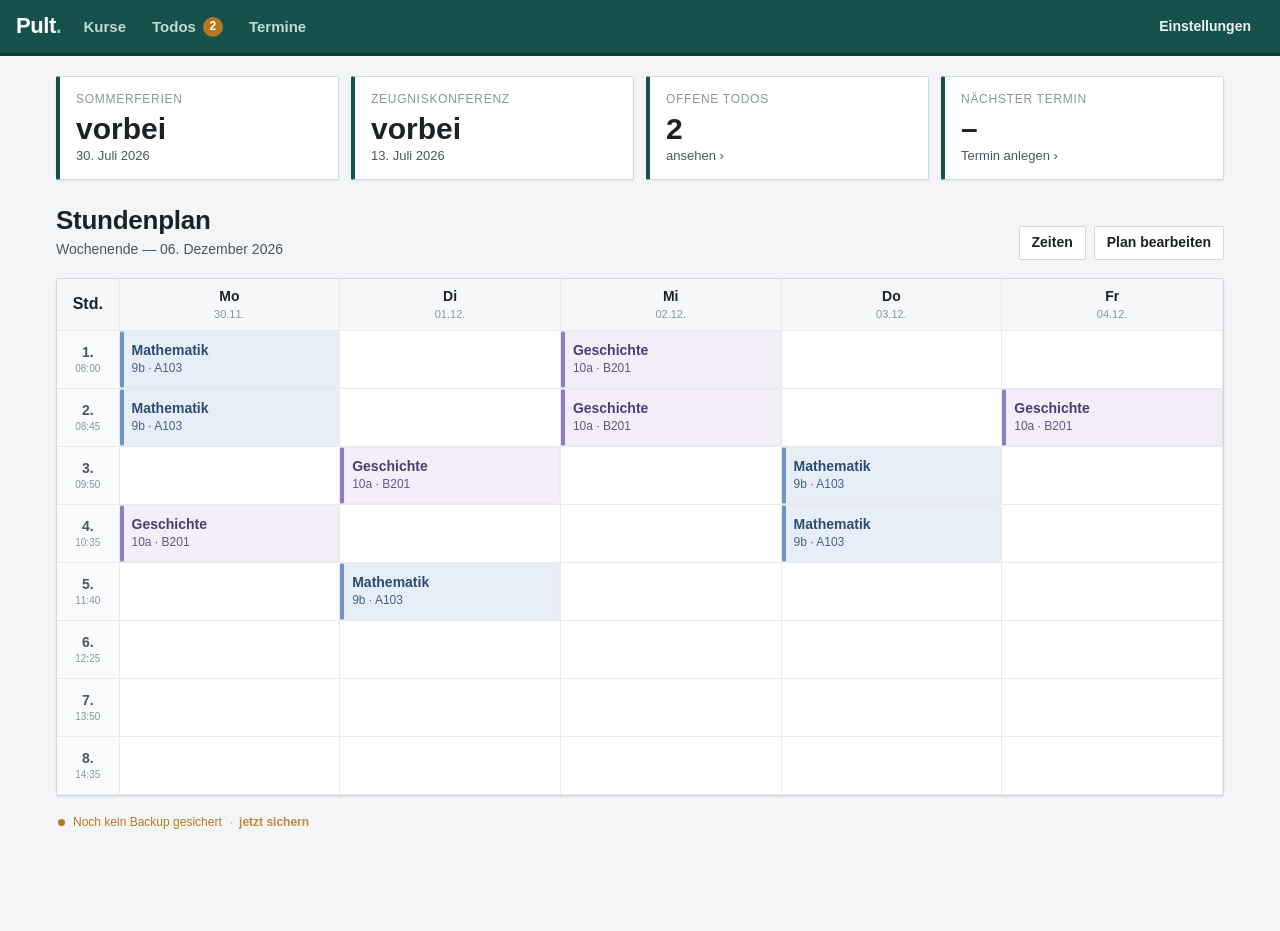
==== commit 2e348233: "Sitzplan, Kuznotizen NTA, Zurückbutton" ====
--- a/index.html
+++ b/index.html
@@ -33,6 +33,14 @@
 
   <main id="app"></main>
 
+  <!-- Zurück: fest unten links, erscheint sobald es eine vorherige Seite gibt -->
+  <button class="backfab" id="backFab" title="Zurück" aria-label="Zurück" hidden>
+    <svg width="18" height="18" viewBox="0 0 16 16" aria-hidden="true" fill="none"
+         stroke="currentColor" stroke-width="2" stroke-linecap="round" stroke-linejoin="round">
+      <path d="M10 3 L5 8 L10 13"/>
+    </svg>
+  </button>
+
   <!-- Modal -->
   <div class="modal-backdrop" id="modalBackdrop" hidden>
     <div class="modal" role="dialog" aria-modal="true">
--- a/css/pult.css
+++ b/css/pult.css
@@ -88,7 +88,6 @@
 .topnav .tn.active::after { background: #7fd0c2; }
 
 .topbar-right { display: flex; align-items: center; gap: 10px; margin-left: auto; flex: none; }
-.topbar-settings .ts-icon { font-size: 16px; line-height: 1; }
 
 /* ---------- Main ---------- */
 main {
@@ -428,6 +427,24 @@
 
 .notice { background: #fff; border: 1px dashed var(--line); border-radius: var(--radius); padding: 12px 14px; font-size: 14px; color: var(--ink-soft); margin-bottom: 14px; }
 
+/* ---------- Zurück (fest unten links) ---------- */
+.backfab {
+  position: fixed; z-index: 60;
+  left: max(16px, env(safe-area-inset-left));
+  bottom: max(16px, env(safe-area-inset-bottom));
+  appearance: none; font: inherit; cursor: pointer;
+  width: 42px; height: 42px; padding: 0;
+  display: inline-flex; align-items: center; justify-content: center;
+  border: 1px solid var(--accent-ink); border-radius: var(--radius);
+  background: var(--accent); color: #fff;
+  box-shadow: 0 4px 14px rgba(28,33,40,.22);
+  transition: background .12s, transform .05s;
+}
+.backfab[hidden] { display: none; }
+.backfab:hover { background: var(--accent-ink); }
+.backfab:active { transform: translateY(1px); }
+.backfab svg { display: block; margin-left: -1px; }   /* Pfeilspitze optisch mittig */
+
 /* Toast */
 .toast { position: fixed; bottom: 24px; left: 50%; transform: translateX(-50%); background: var(--ink); color: #fff; padding: 12px 18px; border-radius: var(--radius); font-size: 14px; font-weight: 600; z-index: 200; box-shadow: 0 6px 20px rgba(0,0,0,.3); animation: pop .12s; }
 
@@ -515,6 +532,60 @@
 .chip.termin { border-left: 4px solid var(--accent); }
 .termin-note { font-size: 12px; color: var(--ink-faint); margin-top: 3px; white-space: pre-wrap; }
 
+/* ---------- Kurzinfo („i" neben dem Namen) ---------- */
+.info-i {
+  display: inline-flex; align-items: center; justify-content: center; flex: none;
+  width: 16px; height: 16px; margin-left: 6px; vertical-align: middle; cursor: pointer;
+  border: 1px solid var(--accent); border-radius: 50%;
+  background: var(--accent-soft); color: var(--accent-ink);
+  font-size: 11px; font-weight: 700; font-style: normal; line-height: 1;
+}
+.info-i:hover { background: var(--accent); color: #fff; }
+.notice.info-note { border-style: solid; border-color: var(--accent); color: var(--ink); white-space: pre-wrap; }
+.info-text { white-space: pre-wrap; font-size: 15px; }
+
+/* ---------- Sitzplan ---------- */
+.seat-board { border: 1px solid var(--line); border-radius: var(--radius); background: var(--card); box-shadow: var(--shadow); padding: 12px; overflow-x: auto; }
+/* Tafel steht unten — der Plan wird aus Sicht der Lehrkraft gelesen */
+.seat-front {
+  border: 1px solid var(--line); border-top: 3px solid var(--accent);
+  background: #f7f8fa; color: var(--ink-soft);
+  font-size: 12px; font-weight: 650; letter-spacing: .06em; text-transform: uppercase;
+  text-align: center; padding: 7px 0; margin-top: 12px; border-radius: var(--radius);
+}
+/* Tische bleiben schmal, auch wenn das Raster nur wenige Spalten hat */
+.seat-grid { display: grid; gap: 8px; min-width: max-content; justify-content: center; }
+.seat {
+  appearance: none; font: inherit; cursor: pointer; text-align: left;
+  min-height: 62px; padding: 7px 9px; border-radius: var(--radius);
+  border: 1px solid var(--line); border-left: 4px solid var(--accent);
+  background: var(--card); color: var(--ink);
+  display: flex; flex-direction: column; justify-content: center; gap: 1px; overflow: hidden;
+  transition: filter .1s, box-shadow .1s;
+}
+.seat:hover { box-shadow: 0 2px 8px rgba(28,33,40,.12); border-color: var(--ink-faint); }
+.seat:active { transform: translateY(1px); }
+.seat .seat-name { font-weight: 700; font-size: 14px; line-height: 1.15; display: flex; align-items: center; min-width: 0; }
+.seat .seat-last { font-size: 12px; color: var(--ink-soft); overflow: hidden; text-overflow: ellipsis; white-space: nowrap; }
+.seat .seat-val {
+  align-self: flex-start; margin-top: 4px; padding: 1px 7px; border-radius: var(--radius);
+  border: 1px solid var(--line-soft); font-size: 12px; font-weight: 700; font-variant-numeric: tabular-nums;
+}
+.seat.good { border-left-color: var(--g-top); background: var(--g-good); }
+.seat.bad { border-left-color: var(--g-fail); background: var(--g-low); }
+.seat.moving { outline: 3px solid var(--accent); outline-offset: -1px; }
+.seat.empty {
+  border: 1px dashed var(--line); background: transparent;
+  color: var(--line); font-size: 20px; font-weight: 600;
+  align-items: center; justify-content: center;
+}
+.seat.empty:hover { background: var(--accent-soft); color: var(--accent); box-shadow: none; }
+.seat.empty.target { border-color: var(--accent); color: var(--accent); background: var(--accent-soft); }
+/* freier Platz außerhalb des Bearbeiten-Modus: nur Lücke, nicht anfassbar */
+.seat.empty.void { cursor: default; opacity: .45; }
+.seat.empty.void:hover { background: transparent; box-shadow: none; }
+.seat-pool { max-width: 100%; }
+
 /* ---------- Backup-Hinweis (Startseite, unaufdringlich) ---------- */
 .backup-hint {
   appearance: none; background: transparent; border: none; cursor: pointer;
@@ -529,8 +600,7 @@
 .backup-hint .bh-dot { width: 7px; height: 7px; border-radius: 50%; background: var(--amber); flex: none; }
 
 @media (max-width: 720px) {
-  .topbar-settings .ts-label { display: none; }
-  .topbar-settings { padding: 0 12px; }
+  .topbar-settings { padding: 0 10px; font-size: 14px; }
 }
 
 @media (max-width: 560px) {
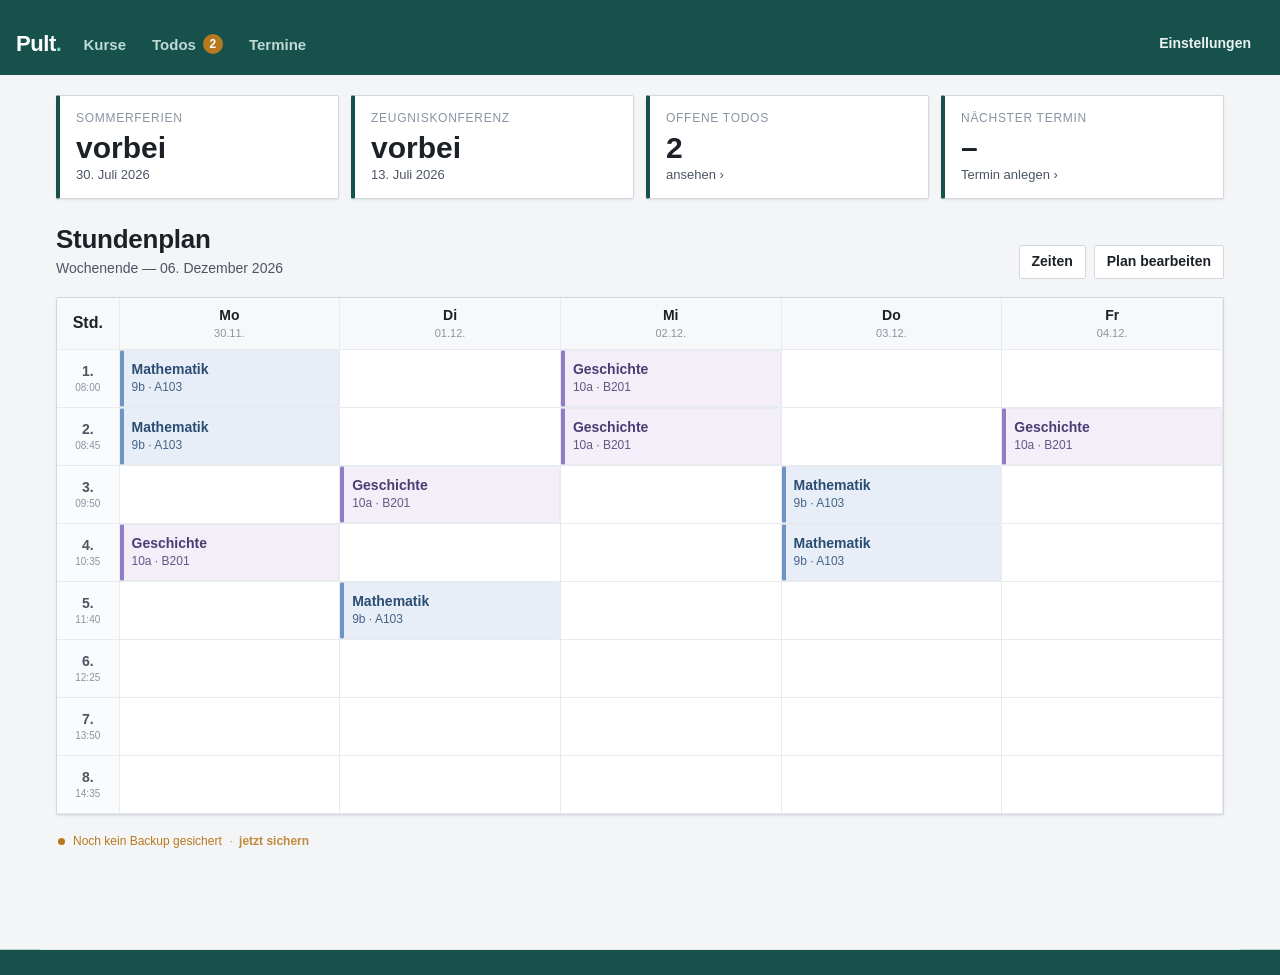
==== commit 2e62ee03: "Bewertungsraster und Leistungs UI Verbesserung" ====
--- a/index.html
+++ b/index.html
@@ -53,6 +53,9 @@
     </div>
   </div>
 
+  <!-- Reihenfolge: print.js und raster.js enthalten nur Definitionen, pult.js startet die App -->
+  <script src="js/print.js"></script>
+  <script src="js/raster.js"></script>
   <script src="js/pult.js"></script>
   <script>
     /* Service Worker registrieren (nur über http/https, nicht bei file://) */
--- a/css/pult.css
+++ b/css/pult.css
@@ -27,6 +27,11 @@
   --shadow: 0 1px 0 rgba(28,33,40,.04), 0 1px 3px rgba(28,33,40,.06);
   --radius: 2px;
   --tap: 44px;
+
+  /* Höhe der fixierten Topbar (ohne Safe-Area) inkl. 3px Unterkante.
+     --topbar-total ist der Platz, den der Seiteninhalt oben freihalten muss. */
+  --topbar-h: 72px;
+  --topbar-total: calc(var(--topbar-h) + 3px + env(safe-area-inset-top));
 }
 
 * { box-sizing: border-box; -webkit-tap-highlight-color: transparent; }
@@ -36,10 +41,15 @@
   height: 100%;
 }
 
+/* iOS/iPadOS färbt die Statusleiste im Standalone-Modus nach der Hintergrundfarbe
+   von <html>/<body> — nicht nach <meta name="theme-color">. Darum liegt hier das
+   Topbar-Grün; der helle Seitenhintergrund kommt aus #app. */
+html { background: var(--accent); }
+
 body {
   font-family: -apple-system, BlinkMacSystemFont, "Segoe UI", Roboto, Helvetica, Arial, sans-serif;
   color: var(--ink);
-  background: var(--paper);
+  background: var(--accent);
   font-size: 16px;
   line-height: 1.4;
   -webkit-font-smoothing: antialiased;
@@ -50,14 +60,14 @@
 
 /* ---------- Topbar ---------- */
 .topbar {
-  position: sticky; top: 0; z-index: 40;
+  position: fixed; top: 0; left: 0; right: 0; z-index: 40;
   display: flex; align-items: stretch; gap: 10px;
-  height: 56px; padding: 0 16px;
+  padding: 0 16px;
   background: var(--accent);
   color: #eaf3f1;
-  border-bottom: 3px solid var(--accent-ink);
-  padding-top: env(safe-area-inset-top);
-  height: calc(56px + env(safe-area-inset-top));
+  /*border-bottom: 3px solid var(--accent-ink);*/
+  height: calc(var(--topbar-h) + env(safe-area-inset-top));
+  padding-top: calc(env(safe-area-inset-top) + 16px);
 }
 .brand { display: flex; align-items: center; flex: none; cursor: pointer; user-select: none; }
 .brand-mark { font-size: 22px; font-weight: 750; letter-spacing: -0.02em; color: #fff; }
@@ -91,8 +101,15 @@
 
 /* ---------- Main ---------- */
 main {
+  background: var(--paper);
+  /* Streckt den hellen Hintergrund über die max-width hinaus bis zum Rand,
+     damit seitlich kein Grün durchscheint. */
+  box-shadow: 0 0 0 100vmax var(--paper);
+  clip-path: inset(0 -100vmax);
+  min-height: calc(100vh - var(--topbar-total));
   max-width: 1200px;
-  margin: 0 auto;
+  /* Die Topbar ist fixed und nimmt keinen Platz im Fluss ein — hier ausgleichen. */
+  margin: var(--topbar-total) auto 0;
   padding: 20px 16px 96px;
   padding-left: max(16px, env(safe-area-inset-left));
   padding-right: max(16px, env(safe-area-inset-right));
@@ -421,11 +438,32 @@
 
 .pill { font-size: 12px; font-weight: 700; padding: 3px 9px; border-radius: var(--radius); background: var(--accent-soft); color: var(--accent-ink); }
 
+/* Kennzeichnung einer Spalte mit Bewertungsbogen — in der Farbe ihres Bereichs */
+.ka-pill { font-size: 9px; padding: 1px 5px; vertical-align: middle; }
+.ka-pill[data-kind="test"] { background: #f3f0fb; color: #4a3d73; }
+
 .legend { display:flex; flex-wrap: wrap; gap: 10px 16px; margin-top: 14px; font-size: 12px; color: var(--ink-soft); }
 .legend span { display: inline-flex; align-items: center; gap: 6px; }
 .legend i { width: 14px; height: 14px; border: 1px solid rgba(0,0,0,.1); display:inline-block; border-radius: 1px; }
 
 .notice { background: #fff; border: 1px dashed var(--line); border-radius: var(--radius); padding: 12px 14px; font-size: 14px; color: var(--ink-soft); margin-bottom: 14px; }
+
+/* ---------- Einstellungen (eigene Seite) ---------- */
+.settings-page { max-width: 720px; }
+.set-card {
+  background: var(--card); border: 1px solid var(--line); border-radius: var(--radius);
+  box-shadow: var(--shadow); padding: 16px 18px; margin-bottom: 14px;
+}
+.set-card h2 {
+  font-size: 13px; text-transform: uppercase; letter-spacing: .05em;
+  color: var(--ink-faint); margin-bottom: 12px;
+  padding-bottom: 8px; border-bottom: 1px solid var(--line-soft);
+}
+.set-card .field:last-child { margin-bottom: 0; }
+.set-card .field + .field { margin-top: 14px; }
+.set-buttons { display: flex; gap: 8px; flex-wrap: wrap; }
+.set-danger { border-left: 3px solid var(--g-bad); }
+.topbar-settings.active { background: rgba(255,255,255,.16); color: #fff; }
 
 /* ---------- Zurück (fest unten links) ---------- */
 .backfab {
@@ -448,6 +486,53 @@
 /* Toast */
 .toast { position: fixed; bottom: 24px; left: 50%; transform: translateX(-50%); background: var(--ink); color: #fff; padding: 12px 18px; border-radius: var(--radius); font-size: 14px; font-weight: 600; z-index: 200; box-shadow: 0 6px 20px rgba(0,0,0,.3); animation: pop .12s; }
 
+/* ---------- App-Sperre ---------- */
+.topbar-lock svg { display: block; }
+.set-buttons .btn svg { flex: none; }
+
+/* Liegt über allem (auch über offenen Fenstern und Toasts) und ist deckend,
+   damit auch das Vorschaubild im App-Umschalter nichts zeigt. */
+.lockscreen {
+  position: fixed; inset: 0; z-index: 300;
+  background: var(--accent); color: #fff;
+  display: flex; align-items: center; justify-content: center;
+  padding: calc(env(safe-area-inset-top) + 16px) 16px calc(env(safe-area-inset-bottom) + 16px);
+  overflow-y: auto; user-select: none; -webkit-user-select: none;
+}
+.ls-inner { width: 100%; max-width: 320px; display: flex; flex-direction: column; align-items: center; margin: auto; }
+.ls-brand { font-size: 30px; font-weight: 750; letter-spacing: -0.02em; margin-bottom: 28px; }
+.ls-brand .dot { color: #7fd0c2; }
+.ls-title { font-size: 17px; font-weight: 600; color: #eaf3f1; text-align: center; }
+.ls-dots { display: flex; gap: 18px; margin: 20px 0 10px; }
+.ls-dots i { width: 14px; height: 14px; border: 2px solid #eaf3f1; border-radius: 50%; transition: background .08s; }
+.ls-dots i.on { background: #fff; border-color: #fff; }
+.ls-dots.shake { animation: ls-shake .35s; }
+@keyframes ls-shake { 20%, 60% { transform: translateX(-8px); } 40%, 80% { transform: translateX(8px); } }
+.ls-msg { min-height: 20px; font-size: 14px; font-weight: 600; color: #ffd9a8; text-align: center; margin-bottom: 16px; }
+.ls-pad { display: grid; grid-template-columns: repeat(3, 76px); gap: 12px 18px; }
+.ls-key {
+  appearance: none; font: inherit; cursor: pointer;
+  width: 76px; height: 64px; padding: 0;
+  display: flex; align-items: center; justify-content: center;
+  border: 1px solid rgba(255,255,255,.3); border-radius: var(--radius);
+  background: rgba(255,255,255,.08); color: #fff;
+  font-size: 28px; font-weight: 500;
+  transition: background .08s;
+}
+.ls-key:active { background: rgba(255,255,255,.3); }
+.ls-key:disabled { opacity: .35; cursor: default; }
+.ls-fn { border-color: transparent; background: transparent; }
+.ls-link {
+  appearance: none; border: none; background: none; cursor: pointer;
+  font: inherit; font-size: 14px; color: #cfe6e1;
+  min-height: var(--tap); margin-top: 18px; padding: 0 12px;
+  text-decoration: underline; text-underline-offset: 3px;
+}
+@media (max-height: 560px) {
+  .ls-brand { margin-bottom: 12px; font-size: 24px; }
+  .ls-key { height: 52px; }
+}
+
 /* ============================================================
    Phase 6 — Stundenplan, Todos, Termine
    ============================================================ */
@@ -480,6 +565,7 @@
 td.tt-cell { height: 58px; vertical-align: stretch; padding: 3px; }
 td.tt-cell.tt-today { background: #f2f8f6; }
 .tt-lesson {
+  position: relative;
   appearance: none; width: 100%; height: 100%; min-height: 52px; cursor: pointer;
   border: 1px solid var(--line-soft); border-left: 4px solid var(--accent);
   border-radius: var(--radius); padding: 6px 8px; text-align: left;
@@ -491,6 +577,27 @@
 .tt-lesson .tt-subject { font-weight: 700; font-size: 14px; line-height: 1.15; overflow: hidden; text-overflow: ellipsis; white-space: nowrap; }
 .tt-lesson .tt-meta { font-size: 12px; opacity: .85; overflow: hidden; text-overflow: ellipsis; white-space: nowrap; }
 .tt-missing { font-style: italic; opacity: .7; }
+/* Freitext: freier Text statt Kurs, nicht anklickbar */
+.tt-placeholder {
+  background: repeating-linear-gradient(45deg, #f4f5f6, #f4f5f6 6px, #ebedef 6px, #ebedef 12px);
+  color: var(--ink-faint); border-left-color: var(--line-soft);
+}
+.tt-placeholder .tt-subject { font-style: italic; font-weight: 600; }
+.tt-placeholder:disabled { cursor: default; }
+.tt-placeholder:disabled:hover { filter: none; box-shadow: none; }
+/* Marke für Stunden, die nur in Woche A oder nur in Woche B stattfinden */
+.tt-lesson .tt-ab {
+  position: absolute; top: 3px; right: 4px;
+  font-size: 10px; font-weight: 800; line-height: 1; letter-spacing: .04em;
+  padding: 2px 4px; border-radius: 4px; opacity: .75;
+  background: rgba(255,255,255,.65); color: inherit;
+}
+/* „jetzt" im A/B-Umschalter — markiert die laufende Woche */
+.tab .tt-now {
+  font-size: 10px; font-weight: 700; text-transform: uppercase; letter-spacing: .06em;
+  padding: 1px 5px; margin-left: 6px; border-radius: 999px;
+  background: var(--accent-soft); color: var(--accent-ink);
+}
 td.tt-cell.tt-editable { background: repeating-linear-gradient(45deg, #fafbfc, #fafbfc 6px, #f2f4f6 6px, #f2f4f6 12px); }
 td.tt-cell.tt-editable.tt-today { background: #eef6f2; }
 .tt-add {
@@ -545,7 +652,7 @@
 .info-text { white-space: pre-wrap; font-size: 15px; }
 
 /* ---------- Sitzplan ---------- */
-.seat-board { border: 1px solid var(--line); border-radius: var(--radius); background: var(--card); box-shadow: var(--shadow); padding: 12px; overflow-x: auto; }
+.seat-board { border: 1px solid var(--line); border-radius: var(--radius); background: var(--card); box-shadow: var(--shadow); padding: 12px; }
 /* Tafel steht unten — der Plan wird aus Sicht der Lehrkraft gelesen */
 .seat-front {
   border: 1px solid var(--line); border-top: 3px solid var(--accent);
@@ -553,11 +660,20 @@
   font-size: 12px; font-weight: 650; letter-spacing: .06em; text-transform: uppercase;
   text-align: center; padding: 7px 0; margin-top: 12px; border-radius: var(--radius);
 }
-/* Tische bleiben schmal, auch wenn das Raster nur wenige Spalten hat */
-.seat-grid { display: grid; gap: 8px; min-width: max-content; justify-content: center; }
+/* Tische bleiben schmal, auch wenn das Raster nur wenige Spalten hat: die Spalten
+   teilen sich die Breite (1fr), das Raster selbst ist auf cols × 116px gedeckelt.
+   Wird das Raster breiter als der Platz, schrumpfen die Kacheln — statt zu scrollen. */
+.seat-grid {
+  display: grid; gap: 8px; width: 100%; margin-inline: auto;
+  --seat-fs: 14px; --seat-fs2: 12px; --seat-fs3: 12px;
+  --seat-pad: 7px 9px; --seat-minh: 62px;
+}
+/* ab 9 bzw. 11 Spalten wird es eng — Schrift und Polster ziehen mit */
+.seat-grid.dense { --seat-fs: 13px; --seat-fs2: 11px; --seat-fs3: 11px; --seat-pad: 6px 7px; --seat-minh: 56px; gap: 6px; }
+.seat-grid.tight { --seat-fs: 12px; --seat-fs2: 10px; --seat-fs3: 10px; --seat-pad: 5px 6px; --seat-minh: 50px; gap: 5px; }
 .seat {
   appearance: none; font: inherit; cursor: pointer; text-align: left;
-  min-height: 62px; padding: 7px 9px; border-radius: var(--radius);
+  min-height: var(--seat-minh); padding: var(--seat-pad); border-radius: var(--radius);
   border: 1px solid var(--line); border-left: 4px solid var(--accent);
   background: var(--card); color: var(--ink);
   display: flex; flex-direction: column; justify-content: center; gap: 1px; overflow: hidden;
@@ -565,11 +681,14 @@
 }
 .seat:hover { box-shadow: 0 2px 8px rgba(28,33,40,.12); border-color: var(--ink-faint); }
 .seat:active { transform: translateY(1px); }
-.seat .seat-name { font-weight: 700; font-size: 14px; line-height: 1.15; display: flex; align-items: center; min-width: 0; }
-.seat .seat-last { font-size: 12px; color: var(--ink-soft); overflow: hidden; text-overflow: ellipsis; white-space: nowrap; }
+.seat .seat-name { font-weight: 700; font-size: var(--seat-fs); line-height: 1.15; display: flex; align-items: center; gap: 2px; min-width: 0; }
+/* der Vorname weicht als Erstes — „i" und Blind-Punkt bleiben stehen */
+.seat .seat-first { overflow: hidden; text-overflow: ellipsis; white-space: nowrap; min-width: 0; }
+.seat .seat-name > :not(.seat-first) { flex: none; }
+.seat .seat-last { font-size: var(--seat-fs2); color: var(--ink-soft); overflow: hidden; text-overflow: ellipsis; white-space: nowrap; }
 .seat .seat-val {
   align-self: flex-start; margin-top: 4px; padding: 1px 7px; border-radius: var(--radius);
-  border: 1px solid var(--line-soft); font-size: 12px; font-weight: 700; font-variant-numeric: tabular-nums;
+  border: 1px solid var(--line-soft); font-size: var(--seat-fs3); font-weight: 700; font-variant-numeric: tabular-nums;
 }
 .seat.good { border-left-color: var(--g-top); background: var(--g-good); }
 .seat.bad { border-left-color: var(--g-fail); background: var(--g-low); }
@@ -585,6 +704,117 @@
 .seat.empty.void { cursor: default; opacity: .45; }
 .seat.empty.void:hover { background: transparent; box-shadow: none; }
 .seat-pool { max-width: 100%; }
+
+/* ---------- „+ Leistung"-Menü & Häkchenlisten ---------- */
+.btn.menu-btn { width: 100%; flex-direction: column; align-items: flex-start; text-align: left; padding: 10px 14px; gap: 1px; }
+.btn.menu-btn small { font-weight: 500; color: var(--ink-faint); font-size: 12.5px; }
+.check-list { display: flex; flex-direction: column; }
+.check-row { display: flex; align-items: center; gap: 10px; padding: 7px 0; font-size: 15px; cursor: pointer; }
+.check-row input { width: 20px; height: 20px; accent-color: var(--accent); flex: none; margin: 0; }
+.check-row small { color: var(--ink-faint); font-size: 12.5px; }
+.tab .tab-count { font-size: 12px; color: var(--ink-faint); font-weight: 600; margin-left: 4px; }
+
+/* ---------- Bewertungsraster ---------- */
+.ka-pill[data-kind="raster"] { background: #e6f2ec; color: #1f5a44; }
+.ka-pill[data-kind="nocount"] { background: #eef1f4; color: #4b5563; }
+
+/* Übersicht */
+table.rs-list thead th.rs-crit-h { white-space: normal; min-width: 92px; max-width: 140px; line-height: 1.25; }
+table.rs-list thead th.rs-crit-h .ch-date { display: block; font-size: 11px; color: var(--ink-faint); font-weight: 500; margin-top: 1px; }
+tr.rs-row { cursor: pointer; }
+tr.rs-row:hover td { background: #f6f8f9; }
+td .cell.rs-lvl-cell { min-width: 80px; height: 46px; display: flex; flex-direction: column; align-items: center; justify-content: center; line-height: 1.15; }
+td .cell.rs-lvl-cell.empty { color: var(--line); }
+.rs-lvl-cell small { font-size: 10.5px; color: var(--ink-faint); font-weight: 600; }
+.rs-mark { display: inline-flex; align-items: center; justify-content: center; font-size: 10px; font-weight: 700; min-width: 16px; height: 16px; border-radius: var(--radius); background: var(--accent-soft); color: var(--accent-ink); margin-left: 4px; vertical-align: middle; }
+td.ka-note { position: relative; }
+.rs-manual { position: absolute; top: 4px; right: 6px; font-weight: 700; font-size: 13px; color: var(--ink-soft); }
+
+/* Bogen */
+.rs-nav { display: flex; align-items: center; gap: 8px; flex-wrap: wrap; margin-bottom: 12px; }
+.rs-nav select { width: auto; flex: 0 1 280px; min-width: 160px; min-height: 38px; padding: 6px 10px; font-size: 15px; }
+.rs-nav .btn[disabled] { opacity: .4; cursor: default; }
+.rs-nav .spacer { flex: 1; }
+.rs-pos { color: var(--ink-faint); font-size: 13px; font-variant-numeric: tabular-nums; }
+.rs-grid-wrap { overflow-x: auto; border: 1px solid var(--line); border-radius: var(--radius); background: var(--card); box-shadow: var(--shadow); -webkit-overflow-scrolling: touch; }
+table.rs-grid { border-collapse: collapse; width: 100%; min-width: 880px; table-layout: fixed; }
+table.rs-grid col.rs-col-lvl { width: 150px; }
+table.rs-grid th, table.rs-grid td { border-right: 1px solid var(--line-soft); border-bottom: 1px solid var(--line-soft); padding: 9px 9px 10px; font-size: 12.5px; line-height: 1.38; vertical-align: top; text-align: left; }
+table.rs-grid thead th { background: #f3f0fb; color: #4a3d73; font-size: 13px; font-weight: 700; }
+table.rs-grid thead th.rs-lvl-h { background: #f7f8fa; color: var(--ink-soft); }
+table.rs-grid .rs-w { display: block; font-size: 11.5px; font-weight: 600; color: var(--ink-faint); margin-top: 2px; }
+table.rs-grid .rs-w b { color: var(--accent-ink); }
+th.rs-lvl { background: #f7f8fa; font-weight: 400; }
+th.rs-lvl b { display: block; font-size: 13.5px; }
+th.rs-lvl .rs-range { display: block; font-size: 11.5px; font-weight: 700; color: var(--accent); }
+th.rs-lvl .rs-desc { display: block; font-size: 11px; color: var(--ink-faint); margin-top: 4px; line-height: 1.3; }
+td.rs-cell { cursor: pointer; color: var(--ink-soft); transition: background .1s; }
+td.rs-cell:hover { background: #f2f7f5; }
+.rs-mode-self td.rs-cell:hover { background: #f5f2fc; }
+td.rs-cell.prev:not(.sel) { background: #f3f4f6; }
+td.rs-cell.sel { background: var(--accent-soft); color: var(--ink); box-shadow: inset 0 0 0 2px var(--accent); }
+td.rs-cell.self { outline: 2px dashed #7a63bd; outline-offset: -6px; }
+.rs-tags { display: flex; justify-content: flex-end; gap: 4px; margin: -3px -3px 4px 0; }
+.rs-tag { font-style: normal; font-size: 10px; font-weight: 700; padding: 0 5px; line-height: 16px; border-radius: var(--radius); background: #fff; border: 1px solid var(--line); color: var(--ink-soft); }
+.rs-tag.self { color: #4a3d73; border-color: #b9acdf; }
+.rs-pts { display: flex; gap: 4px; margin-top: 8px; flex-wrap: wrap; }
+.rs-pts button { appearance: none; font: inherit; font-size: 13px; font-weight: 700; min-width: 38px; min-height: 34px; padding: 0 6px; border: 1px solid var(--accent); background: #fff; color: var(--accent-ink); border-radius: var(--radius); cursor: pointer; font-variant-numeric: tabular-nums; }
+.rs-pts button.on { background: var(--accent); color: #fff; }
+.rs-legend { display: flex; flex-wrap: wrap; gap: 6px 16px; margin-top: 8px; font-size: 12px; color: var(--ink-soft); }
+.rs-legend span { display: inline-flex; align-items: center; gap: 6px; }
+.rs-key { display: inline-block; width: 16px; height: 12px; border: 1px solid var(--line); }
+.rs-key.sel { background: var(--accent-soft); border: 2px solid var(--accent); }
+.rs-key.self { border: 2px dashed #7a63bd; }
+.rs-key.prev { background: #e7e9ec; }
+.rs-summary { display: grid; grid-template-columns: repeat(auto-fit, minmax(min(100%, 260px), 1fr)); gap: 12px; margin-top: 16px; }
+.rs-sum-box { border: 1px solid var(--line-soft); border-radius: var(--radius); background: #fafbfc; padding: 10px 12px; }
+.rs-sum-box .dt-lbl { display: block; font-size: 11px; text-transform: uppercase; letter-spacing: .05em; color: var(--ink-faint); }
+.rs-sum-val { display: flex; align-items: center; gap: 10px; margin-top: 6px; flex-wrap: wrap; }
+.rs-sum-val .sd-chip { font-size: 20px; min-width: 54px; padding: 4px 10px; }
+.rs-sum-val .cs-sub, .field label .cs-sub { font-size: 12.5px; color: var(--ink-faint); font-weight: 500; }
+
+/* Einstellungen einer Einschätzung: Gewichte */
+.rs-w-row { display: grid; grid-template-columns: 1fr 84px 18px; gap: 8px; align-items: center; margin-bottom: 6px; font-size: 14px; }
+.rs-w-row input { min-height: 38px; padding: 6px 8px; text-align: right; }
+.rs-w-row > * { min-width: 0; }
+
+/* Vorlagen */
+.chip.rs-tpl { flex-wrap: wrap; gap: 10px; }
+.chip.rs-tpl .chip-main { flex: 1 1 220px; }
+.rs-ed-cols { display: grid; grid-template-columns: repeat(auto-fit, minmax(min(100%, 420px), 1fr)); gap: 0 20px; align-items: start; }
+.rs-ed-cols > * { min-width: 0; }
+.rs-ed-row { display: grid; grid-template-columns: 1fr 76px 40px 40px 40px; gap: 6px; align-items: center; margin-bottom: 8px; }
+.rs-ed-row input { min-height: 40px; }
+.rs-ed-row .btn.small, .rs-ed-top .btn.small { padding: 0; min-height: 40px; }
+.rs-ed-lvl { border: 1px solid var(--line-soft); border-radius: var(--radius); background: #fff; padding: 8px; margin-bottom: 8px; }
+.rs-ed-top { display: grid; grid-template-columns: 1fr 64px 64px 40px 40px 40px; gap: 6px; align-items: center; }
+.rs-ed-top input { min-height: 40px; }
+.rs-ed-lvl textarea { min-height: 50px; margin-top: 8px; font-size: 14px; }
+.rs-ed-row > *, .rs-ed-top > * { min-width: 0; }
+table.rs-ed-grid td { padding: 4px; }
+table.rs-ed-grid textarea { min-height: 120px; font-size: 13px; line-height: 1.4; padding: 6px 8px; border-color: var(--line-soft); }
+
+/* ---------- Druckansicht ---------- */
+#printView { position: fixed; inset: 0; z-index: 90; background: #dfe3e7; overflow: auto; -webkit-overflow-scrolling: touch; }
+.pv-bar {
+  position: sticky; top: 0; z-index: 1;
+  display: flex; align-items: center; gap: 10px; flex-wrap: wrap;
+  padding: calc(env(safe-area-inset-top) + 10px) max(16px, env(safe-area-inset-right)) 10px max(16px, env(safe-area-inset-left));
+  background: var(--accent); color: #fff;
+}
+.pv-title { flex: 1; min-width: 0; display: flex; flex-direction: column; line-height: 1.25; }
+.pv-title span { font-size: 12px; color: #bfdad4; }
+.pv-pages { padding: 20px 12px 60px; }
+.pv-pages .pp-sheet { zoom: var(--pv-zoom, 1); }
+.pv-pages .pp-sheet + .pp-sheet { margin-top: 24px; }
+@media print {
+  html, body { background: #fff !important; }
+  body.printing > :not(#printView) { display: none !important; }
+  #printView { position: static; overflow: visible; background: #fff; }
+  #printView .pv-bar { display: none; }
+  #printView .pv-pages { padding: 0; }
+  #printView .pp-sheet { zoom: 1 !important; margin: 0 !important; }
+}
 
 /* ---------- Backup-Hinweis (Startseite, unaufdringlich) ---------- */
 .backup-hint {
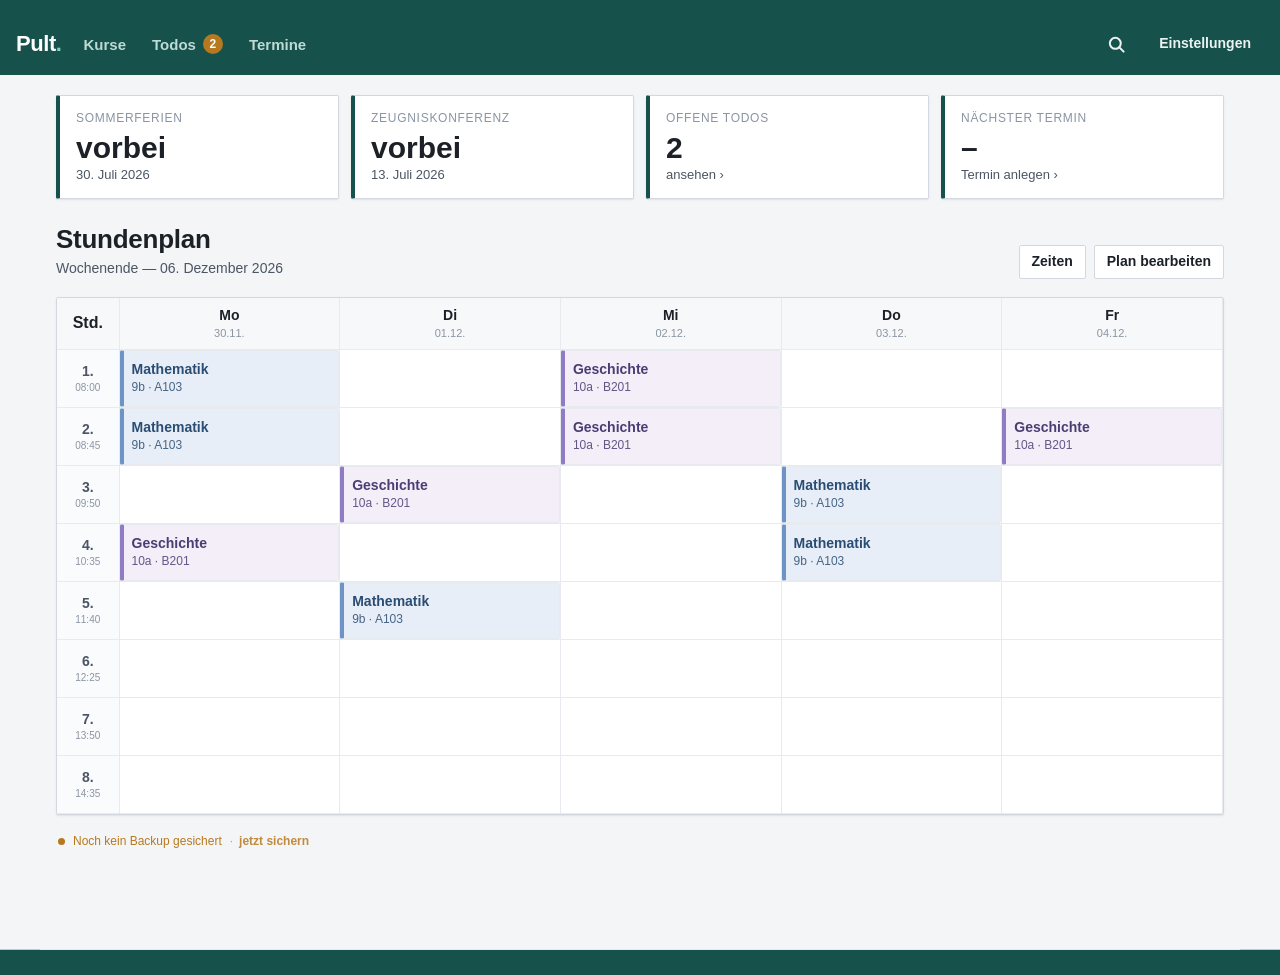
==== commit 2d76cc5f: "Verschlüsselung, Update Mechanik, Druckmöglichkeiten" ====
--- a/index.html
+++ b/index.html
@@ -2,7 +2,7 @@
 <html lang="de">
 <head>
   <meta charset="UTF-8">
-  <meta name="viewport" content="width=device-width, initial-scale=1.0, maximum-scale=1.0, user-scalable=no, viewport-fit=cover">
+  <meta name="viewport" content="width=device-width, initial-scale=1.0, viewport-fit=cover">
   <meta name="description" content="Pult. — Lehrerhelfer: Notenverwaltung, Stundenplan, Todos und Termine. Läuft komplett lokal im Browser.">
   <meta name="theme-color" content="#16514b">
 
@@ -53,14 +53,22 @@
     </div>
   </div>
 
-  <!-- Reihenfolge: print.js und raster.js enthalten nur Definitionen, pult.js startet die App -->
+  <!-- Reihenfolge: die Dateien vor pult.js enthalten nur Definitionen, pult.js startet die App -->
   <script src="js/print.js"></script>
   <script src="js/raster.js"></script>
+  <script src="js/ausdrucke.js"></script>
+  <script src="js/werkzeuge.js"></script>
+  <script src="js/schueler.js"></script>
+  <script src="js/alltag.js"></script>
+  <script src="js/sperre.js"></script>
+  <script src="js/sicherung.js"></script>
+  <script src="js/einstellungen.js"></script>
+  <script src="js/update.js"></script>
   <script src="js/pult.js"></script>
   <script>
     /* Service Worker registrieren (nur über http/https, nicht bei file://) */
     if ('serviceWorker' in navigator && location.protocol.startsWith('http')) {
-      window.addEventListener('load', () => navigator.serviceWorker.register('sw.js').catch(() => {}));
+      window.addEventListener('load', () => navigator.serviceWorker.register('sw.js', { updateViaCache: 'none' }).catch(() => {}));
     }
   </script>
 </body>
--- a/css/pult.css
+++ b/css/pult.css
@@ -12,6 +12,10 @@
   --paper:      #f4f5f7;
   --card:       #ffffff;
   --accent:     #16514b;   /* Tafelgrün */
+  --bar:        #16514b;   /* Kopfleiste/Statusleiste — in beiden Modi gleich */
+  --card-2:     #fafbfc;   /* leicht abgesetzte Fläche */
+  --head:       #f7f8fa;   /* Tabellenköpfe */
+  --hover:      #f3f5f7;
   --accent-ink: #0e3a35;
   --accent-soft:#e2efec;
   --amber:      #b7791f;
@@ -44,12 +48,12 @@
 /* iOS/iPadOS färbt die Statusleiste im Standalone-Modus nach der Hintergrundfarbe
    von <html>/<body> — nicht nach <meta name="theme-color">. Darum liegt hier das
    Topbar-Grün; der helle Seitenhintergrund kommt aus #app. */
-html { background: var(--accent); }
+html { background: var(--bar); }
 
 body {
   font-family: -apple-system, BlinkMacSystemFont, "Segoe UI", Roboto, Helvetica, Arial, sans-serif;
   color: var(--ink);
-  background: var(--accent);
+  background: var(--bar);
   font-size: 16px;
   line-height: 1.4;
   -webkit-font-smoothing: antialiased;
@@ -63,7 +67,7 @@
   position: fixed; top: 0; left: 0; right: 0; z-index: 40;
   display: flex; align-items: stretch; gap: 10px;
   padding: 0 16px;
-  background: var(--accent);
+  background: var(--bar);
   color: #eaf3f1;
   /*border-bottom: 3px solid var(--accent-ink);*/
   height: calc(var(--topbar-h) + env(safe-area-inset-top));
@@ -184,7 +188,7 @@
 .course-card .cc-subject { font-size: 19px; font-weight: 700; }
 .course-card .cc-class { color: var(--ink-soft); font-size: 14px; margin-top: 2px; }
 .course-card .cc-tag { display:inline-block; margin-top:10px; font-size:12px; font-weight:600; color: var(--accent); background: var(--accent-soft); padding: 2px 8px; border-radius: var(--radius); }
-.course-card .cc-foot { padding: 10px 16px; display: flex; justify-content: space-between; font-size: 13px; color: var(--ink-soft); background: #fafbfc; }
+.course-card .cc-foot { padding: 10px 16px; display: flex; justify-content: space-between; font-size: 13px; color: var(--ink-soft); background: var(--card-2); }
 .add-card {
   border: 1px dashed var(--line); background: transparent; box-shadow: none;
   align-items: center; justify-content: center; min-height: 130px;
@@ -214,11 +218,11 @@
 .table-wrap { overflow-x: auto; border: 1px solid var(--line); border-radius: var(--radius); background: var(--card); box-shadow: var(--shadow); -webkit-overflow-scrolling: touch; }
 table.grades { border-collapse: collapse; width: 100%; font-variant-numeric: tabular-nums; }
 table.grades th, table.grades td { border-right: 1px solid var(--line-soft); border-bottom: 1px solid var(--line-soft); padding: 0; text-align: center; white-space: nowrap; }
-table.grades thead th { background: #f7f8fa; font-size: 12px; color: var(--ink-soft); font-weight: 650; padding: 8px 10px; position: sticky; top: 0; z-index: 2; }
+table.grades thead th { background: var(--head); font-size: 12px; color: var(--ink-soft); font-weight: 650; padding: 8px 10px; position: sticky; top: 0; z-index: 2; }
 table.grades thead th.grp-schrift { background: #eef4fb; color: #2b4d73; }
 table.grades thead th.grp-muend  { background: #f3f0fb; color: #4a3d73; }
 table.grades thead th.grp-sonst  { background: #fbf6ec; color: #7a5c1e; }
-table.grades thead th.grp-prev   { background: #eef1f4; color: #4b5563; }
+table.grades thead th.grp-prev   { background: var(--hover); color: #4b5563; }
 table.grades thead th.grp-final  { background: var(--accent-soft); color: var(--accent-ink); }
 
 /* Sonstige-Zellen im Body farblich abgehoben */
@@ -227,7 +231,7 @@
 td.sonst-cell .cell { min-width: 46px; height: 46px; display:flex; align-items:center; justify-content:center; font-weight:600; }
 th.zw-head { cursor: pointer; }
 th.zw-head:hover { background: #e3e7ec !important; }
-td.prev-cell { background: #f3f5f7; }
+td.prev-cell { background: var(--hover); }
 table.grades thead th.grp-ha { background: #fbf1e6; color: #8a5a1e; }
 th.ha-head { cursor: pointer; }
 th.ha-head:hover { background: #f2e4d2 !important; }
@@ -242,7 +246,7 @@
 
 /* Durchtippen-Infozeile */
 .dt-info { display: flex; gap: 10px; flex-wrap: wrap; margin-bottom: 14px; }
-.dt-info > div { flex: 1; min-width: 110px; border: 1px solid var(--line-soft); border-radius: var(--radius); padding: 8px 10px; background: #fafbfc; }
+.dt-info > div { flex: 1; min-width: 110px; border: 1px solid var(--line-soft); border-radius: var(--radius); padding: 8px 10px; background: var(--card-2); }
 .dt-info .dt-lbl { display: block; font-size: 11px; text-transform: uppercase; letter-spacing: .05em; color: var(--ink-faint); margin-bottom: 2px; }
 .dt-info b { font-size: 15px; font-variant-numeric: tabular-nums; }
 td.prev-cell .cell { min-width: 54px; height: 46px; display:flex; align-items:center; justify-content:center; font-weight:650; color: var(--ink-soft); }
@@ -253,7 +257,7 @@
   min-width: 150px; max-width: 200px;
   border-right: 2px solid var(--line);
 }
-table.grades thead th.col-name { z-index: 4; background: #f7f8fa; }
+table.grades thead th.col-name { z-index: 4; background: var(--head); }
 td.col-name .sname { display:block; padding: 10px 12px 2px; font-weight: 600; overflow: hidden; text-overflow: ellipsis; }
 td.col-name .spark { padding: 0 12px 8px; opacity: .8; }
 td.col-name .sname small { color: var(--ink-faint); font-weight: 500; }
@@ -267,7 +271,7 @@
 td.grade-cell:hover .cell { outline: 2px solid var(--accent); outline-offset: -2px; }
 td.grade-cell .cell.empty { color: var(--line); }
 
-td.avg { font-weight: 650; color: var(--ink-soft); background: #fafbfc; }
+td.avg { font-weight: 650; color: var(--ink-soft); background: var(--card-2); }
 td.avg .cell { min-width: 54px; height: 46px; display:flex; align-items:center; justify-content:center; }
 td.final { cursor: pointer; }
 /* rechte Gesamt-/Endjahresspalte beim horizontalen Scrollen fixiert */
@@ -294,7 +298,7 @@
 .calc-sheet .cs-line.total { font-weight: 700; font-size: 16px; border-top: 2px solid var(--line); padding-top: 10px; margin-top: 4px; }
 .calc-sheet .cs-vals { font-variant-numeric: tabular-nums; color: var(--ink-soft); }
 .calc-sheet .cs-sub { font-size: 12px; color: var(--ink-faint); }
-.calc-block { border: 1px solid var(--line-soft); border-radius: var(--radius); padding: 12px 14px; margin-bottom: 12px; background: #fafbfc; }
+.calc-block { border: 1px solid var(--line-soft); border-radius: var(--radius); padding: 12px 14px; margin-bottom: 12px; background: var(--card-2); }
 .calc-block h3 { font-size: 13px; text-transform: uppercase; letter-spacing: .05em; color: var(--ink-faint); margin-bottom: 6px; }
 
 th.addcol { padding: 4px !important; }
@@ -317,7 +321,7 @@
 .sd-sonst { background: #fdf8ee; }
 
 /* Simulator */
-.sim-out { margin-top: 14px; padding: 12px 14px; border: 1px solid var(--line); border-left: 4px solid var(--accent); border-radius: var(--radius); background: #fafbfc; font-size: 15px; }
+.sim-out { margin-top: 14px; padding: 12px 14px; border: 1px solid var(--line); border-left: 4px solid var(--accent); border-radius: var(--radius); background: var(--card-2); font-size: 15px; }
 .sim-out.good { border-left-color: var(--g-top); background: var(--g-good); color: var(--g-good-fg); }
 .sim-out.bad { border-left-color: var(--g-fail); background: var(--g-low); color: var(--g-low-fg); }
 .sim-status { font-weight: 600; }
@@ -383,7 +387,7 @@
   width: 100%; max-width: 100%; min-width: 0;
   font: inherit; font-size: 16px; color: var(--ink);
   border: 1px solid var(--line); border-radius: var(--radius);
-  padding: 10px 12px; background: #fff; min-height: var(--tap);
+  padding: 10px 12px; background: var(--card); min-height: var(--tap);
 }
 textarea { min-height: 96px; resize: vertical; line-height: 1.5; }
 input:focus, select:focus, textarea:focus { outline: 2px solid var(--accent); outline-offset: -1px; border-color: var(--accent); }
@@ -426,7 +430,7 @@
 .chip-list { display: flex; flex-direction: column; gap: 8px; }
 .chip {
   display: flex; align-items: center; gap: 10px; justify-content: space-between;
-  border: 1px solid var(--line); border-radius: var(--radius); padding: 10px 12px; background: #fafbfc;
+  border: 1px solid var(--line); border-radius: var(--radius); padding: 10px 12px; background: var(--card-2);
 }
 .chip .chip-main { display: flex; flex-direction: column; }
 .chip .chip-main b { font-size: 15px; }
@@ -446,10 +450,10 @@
 .legend span { display: inline-flex; align-items: center; gap: 6px; }
 .legend i { width: 14px; height: 14px; border: 1px solid rgba(0,0,0,.1); display:inline-block; border-radius: 1px; }
 
-.notice { background: #fff; border: 1px dashed var(--line); border-radius: var(--radius); padding: 12px 14px; font-size: 14px; color: var(--ink-soft); margin-bottom: 14px; }
+.notice { background: var(--card); border: 1px dashed var(--line); border-radius: var(--radius); padding: 12px 14px; font-size: 14px; color: var(--ink-soft); margin-bottom: 14px; }
 
 /* ---------- Einstellungen (eigene Seite) ---------- */
-.settings-page { max-width: 720px; }
+.settings-page { max-width: 720px; }   /* alt, ungenutzt */
 .set-card {
   background: var(--card); border: 1px solid var(--line); border-radius: var(--radius);
   box-shadow: var(--shadow); padding: 16px 18px; margin-bottom: 14px;
@@ -474,7 +478,7 @@
   width: 42px; height: 42px; padding: 0;
   display: inline-flex; align-items: center; justify-content: center;
   border: 1px solid var(--accent-ink); border-radius: var(--radius);
-  background: var(--accent); color: #fff;
+  background: var(--bar); color: #fff;
   box-shadow: 0 4px 14px rgba(28,33,40,.22);
   transition: background .12s, transform .05s;
 }
@@ -494,7 +498,7 @@
    damit auch das Vorschaubild im App-Umschalter nichts zeigt. */
 .lockscreen {
   position: fixed; inset: 0; z-index: 300;
-  background: var(--accent); color: #fff;
+  background: var(--bar); color: #fff;
   display: flex; align-items: center; justify-content: center;
   padding: calc(env(safe-area-inset-top) + 16px) 16px calc(env(safe-area-inset-bottom) + 16px);
   overflow-y: auto; user-select: none; -webkit-user-select: none;
@@ -505,7 +509,7 @@
 .ls-title { font-size: 17px; font-weight: 600; color: #eaf3f1; text-align: center; }
 .ls-dots { display: flex; gap: 18px; margin: 20px 0 10px; }
 .ls-dots i { width: 14px; height: 14px; border: 2px solid #eaf3f1; border-radius: 50%; transition: background .08s; }
-.ls-dots i.on { background: #fff; border-color: #fff; }
+.ls-dots i.on { background: var(--card); border-color: #fff; }
 .ls-dots.shake { animation: ls-shake .35s; }
 @keyframes ls-shake { 20%, 60% { transform: translateX(-8px); } 40%, 80% { transform: translateX(8px); } }
 .ls-msg { min-height: 20px; font-size: 14px; font-weight: 600; color: #ffd9a8; text-align: center; margin-bottom: 16px; }
@@ -547,9 +551,9 @@
 .tt-wrap { overflow-x: auto; border: 1px solid var(--line); border-radius: var(--radius); background: var(--card); box-shadow: var(--shadow); -webkit-overflow-scrolling: touch; }
 table.tt { border-collapse: collapse; width: 100%; table-layout: fixed; }
 table.tt th, table.tt td { border-right: 1px solid var(--line-soft); border-bottom: 1px solid var(--line-soft); padding: 0; }
-table.tt th.tt-corner { width: 62px; background: #f7f8fa; }
+table.tt th.tt-corner { width: 62px; background: var(--head); }
 table.tt th.tt-day {
-  background: #f7f8fa; padding: 8px 6px; text-align: center; font-weight: 650;
+  background: var(--head); padding: 8px 6px; text-align: center; font-weight: 650;
   position: sticky; top: 0; z-index: 2;
 }
 table.tt th.tt-day .tt-wd { display: block; font-size: 14px; color: var(--ink); }
@@ -557,17 +561,19 @@
 table.tt th.tt-day.tt-today { background: var(--accent-soft); }
 table.tt th.tt-day.tt-today .tt-wd { color: var(--accent-ink); }
 th.tt-period {
-  width: 62px; background: #fafbfc; text-align: center; padding: 6px 4px;
+  width: 62px; background: var(--card-2); text-align: center; padding: 6px 4px;
   font-weight: 650; color: var(--ink-soft); border-right: 2px solid var(--line);
 }
 th.tt-period .tt-pl { display: block; font-size: 14px; }
 th.tt-period .tt-pt { display: block; font-size: 10px; color: var(--ink-faint); font-weight: 500; }
 td.tt-cell { height: 58px; vertical-align: stretch; padding: 3px; }
-td.tt-cell.tt-today { background: #f2f8f6; }
+td.tt-cell.tt-today { background: var(--today, #f2f8f6); }
 .tt-lesson {
+  /* Kursfarben kommen als Variablen (--c-bg/--c-fg/--c-bar), damit „Dunkel" sie abdunkeln kann */
+  background: var(--c-bg, var(--card)); color: var(--c-fg, var(--ink));
   position: relative;
   appearance: none; width: 100%; height: 100%; min-height: 52px; cursor: pointer;
-  border: 1px solid var(--line-soft); border-left: 4px solid var(--accent);
+  border: 1px solid var(--line-soft); border-left: 4px solid var(--c-bar, var(--accent));
   border-radius: var(--radius); padding: 6px 8px; text-align: left;
   display: flex; flex-direction: column; justify-content: center; gap: 2px;
   font: inherit; transition: filter .1s, box-shadow .1s;
@@ -579,7 +585,7 @@
 .tt-missing { font-style: italic; opacity: .7; }
 /* Freitext: freier Text statt Kurs, nicht anklickbar */
 .tt-placeholder {
-  background: repeating-linear-gradient(45deg, #f4f5f6, #f4f5f6 6px, #ebedef 6px, #ebedef 12px);
+  background: repeating-linear-gradient(45deg, var(--hover), var(--hover) 6px, var(--line-soft) 6px, var(--line-soft) 12px);
   color: var(--ink-faint); border-left-color: var(--line-soft);
 }
 .tt-placeholder .tt-subject { font-style: italic; font-weight: 600; }
@@ -598,8 +604,8 @@
   padding: 1px 5px; margin-left: 6px; border-radius: 999px;
   background: var(--accent-soft); color: var(--accent-ink);
 }
-td.tt-cell.tt-editable { background: repeating-linear-gradient(45deg, #fafbfc, #fafbfc 6px, #f2f4f6 6px, #f2f4f6 12px); }
-td.tt-cell.tt-editable.tt-today { background: #eef6f2; }
+td.tt-cell.tt-editable { background: repeating-linear-gradient(45deg, var(--card-2), var(--card-2) 6px, var(--hover) 6px, var(--hover) 12px); }
+td.tt-cell.tt-editable.tt-today { background: var(--today, #eef6f2); }
 .tt-add {
   appearance: none; width: 100%; height: 100%; min-height: 52px; cursor: pointer;
   border: 1px dashed var(--line); background: transparent; border-radius: var(--radius);
@@ -620,10 +626,10 @@
   border: 1px solid var(--line); border-left: 4px solid var(--accent);
   border-radius: var(--radius); padding: 10px 12px; background: var(--card);
 }
-.todo.done { border-left-color: var(--line); background: #fafbfc; }
+.todo.done { border-left-color: var(--line); background: var(--card-2); }
 .todo-check {
   appearance: none; flex: none; width: 26px; height: 26px; cursor: pointer;
-  border: 2px solid var(--line); border-radius: var(--radius); background: #fff;
+  border: 2px solid var(--line); border-radius: var(--radius); background: var(--card);
   display: inline-flex; align-items: center; justify-content: center;
 }
 .todo-check:hover { border-color: var(--accent); }
@@ -656,7 +662,7 @@
 /* Tafel steht unten — der Plan wird aus Sicht der Lehrkraft gelesen */
 .seat-front {
   border: 1px solid var(--line); border-top: 3px solid var(--accent);
-  background: #f7f8fa; color: var(--ink-soft);
+  background: var(--head); color: var(--ink-soft);
   font-size: 12px; font-weight: 650; letter-spacing: .06em; text-transform: uppercase;
   text-align: center; padding: 7px 0; margin-top: 12px; border-radius: var(--radius);
 }
@@ -712,17 +718,19 @@
 .check-row { display: flex; align-items: center; gap: 10px; padding: 7px 0; font-size: 15px; cursor: pointer; }
 .check-row input { width: 20px; height: 20px; accent-color: var(--accent); flex: none; margin: 0; }
 .check-row small { color: var(--ink-faint); font-size: 12.5px; }
+/* in Formularfeldern nicht die Label-Regel (Block, fett, klein) übernehmen */
+.field label.check-row { display: flex; font-size: 15px; font-weight: 400; color: var(--ink); margin-bottom: 0; }
 .tab .tab-count { font-size: 12px; color: var(--ink-faint); font-weight: 600; margin-left: 4px; }
 
 /* ---------- Bewertungsraster ---------- */
 .ka-pill[data-kind="raster"] { background: #e6f2ec; color: #1f5a44; }
-.ka-pill[data-kind="nocount"] { background: #eef1f4; color: #4b5563; }
+.ka-pill[data-kind="nocount"] { background: var(--hover); color: #4b5563; }
 
 /* Übersicht */
 table.rs-list thead th.rs-crit-h { white-space: normal; min-width: 92px; max-width: 140px; line-height: 1.25; }
 table.rs-list thead th.rs-crit-h .ch-date { display: block; font-size: 11px; color: var(--ink-faint); font-weight: 500; margin-top: 1px; }
 tr.rs-row { cursor: pointer; }
-tr.rs-row:hover td { background: #f6f8f9; }
+tr.rs-row:hover td { background: var(--hover); }
 td .cell.rs-lvl-cell { min-width: 80px; height: 46px; display: flex; flex-direction: column; align-items: center; justify-content: center; line-height: 1.15; }
 td .cell.rs-lvl-cell.empty { color: var(--line); }
 .rs-lvl-cell small { font-size: 10.5px; color: var(--ink-faint); font-weight: 600; }
@@ -741,24 +749,24 @@
 table.rs-grid col.rs-col-lvl { width: 150px; }
 table.rs-grid th, table.rs-grid td { border-right: 1px solid var(--line-soft); border-bottom: 1px solid var(--line-soft); padding: 9px 9px 10px; font-size: 12.5px; line-height: 1.38; vertical-align: top; text-align: left; }
 table.rs-grid thead th { background: #f3f0fb; color: #4a3d73; font-size: 13px; font-weight: 700; }
-table.rs-grid thead th.rs-lvl-h { background: #f7f8fa; color: var(--ink-soft); }
+table.rs-grid thead th.rs-lvl-h { background: var(--head); color: var(--ink-soft); }
 table.rs-grid .rs-w { display: block; font-size: 11.5px; font-weight: 600; color: var(--ink-faint); margin-top: 2px; }
 table.rs-grid .rs-w b { color: var(--accent-ink); }
-th.rs-lvl { background: #f7f8fa; font-weight: 400; }
+th.rs-lvl { background: var(--head); font-weight: 400; }
 th.rs-lvl b { display: block; font-size: 13.5px; }
 th.rs-lvl .rs-range { display: block; font-size: 11.5px; font-weight: 700; color: var(--accent); }
 th.rs-lvl .rs-desc { display: block; font-size: 11px; color: var(--ink-faint); margin-top: 4px; line-height: 1.3; }
 td.rs-cell { cursor: pointer; color: var(--ink-soft); transition: background .1s; }
-td.rs-cell:hover { background: #f2f7f5; }
-.rs-mode-self td.rs-cell:hover { background: #f5f2fc; }
-td.rs-cell.prev:not(.sel) { background: #f3f4f6; }
+td.rs-cell:hover { background: var(--hover); }
+.rs-mode-self td.rs-cell:hover { background: var(--hover); }
+td.rs-cell.prev:not(.sel) { background: var(--hover); }
 td.rs-cell.sel { background: var(--accent-soft); color: var(--ink); box-shadow: inset 0 0 0 2px var(--accent); }
 td.rs-cell.self { outline: 2px dashed #7a63bd; outline-offset: -6px; }
 .rs-tags { display: flex; justify-content: flex-end; gap: 4px; margin: -3px -3px 4px 0; }
-.rs-tag { font-style: normal; font-size: 10px; font-weight: 700; padding: 0 5px; line-height: 16px; border-radius: var(--radius); background: #fff; border: 1px solid var(--line); color: var(--ink-soft); }
+.rs-tag { font-style: normal; font-size: 10px; font-weight: 700; padding: 0 5px; line-height: 16px; border-radius: var(--radius); background: var(--card); border: 1px solid var(--line); color: var(--ink-soft); }
 .rs-tag.self { color: #4a3d73; border-color: #b9acdf; }
 .rs-pts { display: flex; gap: 4px; margin-top: 8px; flex-wrap: wrap; }
-.rs-pts button { appearance: none; font: inherit; font-size: 13px; font-weight: 700; min-width: 38px; min-height: 34px; padding: 0 6px; border: 1px solid var(--accent); background: #fff; color: var(--accent-ink); border-radius: var(--radius); cursor: pointer; font-variant-numeric: tabular-nums; }
+.rs-pts button { appearance: none; font: inherit; font-size: 13px; font-weight: 700; min-width: 38px; min-height: 34px; padding: 0 6px; border: 1px solid var(--accent); background: var(--card); color: var(--accent-ink); border-radius: var(--radius); cursor: pointer; font-variant-numeric: tabular-nums; }
 .rs-pts button.on { background: var(--accent); color: #fff; }
 .rs-legend { display: flex; flex-wrap: wrap; gap: 6px 16px; margin-top: 8px; font-size: 12px; color: var(--ink-soft); }
 .rs-legend span { display: inline-flex; align-items: center; gap: 6px; }
@@ -767,7 +775,7 @@
 .rs-key.self { border: 2px dashed #7a63bd; }
 .rs-key.prev { background: #e7e9ec; }
 .rs-summary { display: grid; grid-template-columns: repeat(auto-fit, minmax(min(100%, 260px), 1fr)); gap: 12px; margin-top: 16px; }
-.rs-sum-box { border: 1px solid var(--line-soft); border-radius: var(--radius); background: #fafbfc; padding: 10px 12px; }
+.rs-sum-box { border: 1px solid var(--line-soft); border-radius: var(--radius); background: var(--card-2); padding: 10px 12px; }
 .rs-sum-box .dt-lbl { display: block; font-size: 11px; text-transform: uppercase; letter-spacing: .05em; color: var(--ink-faint); }
 .rs-sum-val { display: flex; align-items: center; gap: 10px; margin-top: 6px; flex-wrap: wrap; }
 .rs-sum-val .sd-chip { font-size: 20px; min-width: 54px; padding: 4px 10px; }
@@ -786,7 +794,7 @@
 .rs-ed-row { display: grid; grid-template-columns: 1fr 76px 40px 40px 40px; gap: 6px; align-items: center; margin-bottom: 8px; }
 .rs-ed-row input { min-height: 40px; }
 .rs-ed-row .btn.small, .rs-ed-top .btn.small { padding: 0; min-height: 40px; }
-.rs-ed-lvl { border: 1px solid var(--line-soft); border-radius: var(--radius); background: #fff; padding: 8px; margin-bottom: 8px; }
+.rs-ed-lvl { border: 1px solid var(--line-soft); border-radius: var(--radius); background: var(--card); padding: 8px; margin-bottom: 8px; }
 .rs-ed-top { display: grid; grid-template-columns: 1fr 64px 64px 40px 40px 40px; gap: 6px; align-items: center; }
 .rs-ed-top input { min-height: 40px; }
 .rs-ed-lvl textarea { min-height: 50px; margin-top: 8px; font-size: 14px; }
@@ -800,7 +808,7 @@
   position: sticky; top: 0; z-index: 1;
   display: flex; align-items: center; gap: 10px; flex-wrap: wrap;
   padding: calc(env(safe-area-inset-top) + 10px) max(16px, env(safe-area-inset-right)) 10px max(16px, env(safe-area-inset-left));
-  background: var(--accent); color: #fff;
+  background: var(--bar); color: #fff;
 }
 .pv-title { flex: 1; min-width: 0; display: flex; flex-direction: column; line-height: 1.25; }
 .pv-title span { font-size: 12px; color: #bfdad4; }
@@ -816,6 +824,169 @@
   #printView .pp-sheet { zoom: 1 !important; margin: 0 !important; }
 }
 
+/* ---------- Einstellungen: Unterseiten ---------- */
+.set-layout { display: grid; grid-template-columns: 260px minmax(0, 1fr); gap: 24px; align-items: start; }
+.set-nav { display: flex; flex-direction: column; border: 1px solid var(--line); border-radius: var(--radius); background: var(--card); box-shadow: var(--shadow); position: sticky; top: calc(var(--topbar-total) + 12px); }
+.set-nav-item { appearance: none; font: inherit; text-align: left; background: transparent; border: none; border-bottom: 1px solid var(--line-soft); padding: 11px 14px; cursor: pointer; display: flex; align-items: center; gap: 8px; color: var(--ink); border-left: 3px solid transparent; }
+.set-nav-item:last-child { border-bottom: none; }
+.set-nav-item > span:first-child { flex: 1; min-width: 0; }
+.set-nav-item b { display: flex; align-items: center; gap: 6px; font-size: 15px; font-weight: 650; }
+.set-nav-item small { display: block; font-size: 12px; color: var(--ink-faint); margin-top: 1px; }
+.set-nav-item:hover { background: var(--hover); }
+.set-nav-item.active { background: var(--accent-soft); border-left-color: var(--accent); }
+.set-nav-chev { color: var(--ink-faint); font-size: 18px; display: none; }
+.set-content { min-width: 0; max-width: 720px; }
+.set-title { font-size: 20px; margin: 2px 0 12px; }
+.set-content.wide { max-width: none; }
+.set-toolbar { display: flex; justify-content: space-between; align-items: flex-start; gap: 12px; flex-wrap: wrap; margin-bottom: 14px; }
+.set-toolbar > div:first-child { flex: 1 1 260px; min-width: 0; }
+.set-toolbar .hint { font-size: 13px; color: var(--ink-faint); }
+.rs-ed-name { font-size: 17px; font-weight: 700; }
+.set-back.set-back-sub { display: inline-block; }
+.set-back { display: none; appearance: none; font: inherit; font-weight: 600; font-size: 15px; color: var(--accent); background: none; border: none; padding: 4px 0 10px; cursor: pointer; }
+.set-more summary { cursor: pointer; font-size: 14px; font-weight: 600; color: var(--ink-soft); padding: 4px 0; }
+@media (max-width: 760px) {
+  .set-layout { grid-template-columns: 1fr; }
+  .set-nav { position: static; }
+  .set-nav-chev { display: block; }
+  .set-nav-item.active { background: transparent; border-left-color: transparent; }
+  .set-layout.no-page .set-content { display: none; }
+  .set-layout.has-page .set-nav { display: none; }
+  .set-back { display: inline-block; }
+}
+
+/* ---------- Version & Updates ---------- */
+.upd-dot { display: inline-block; width: 8px; height: 8px; border-radius: 50%; background: #7fd0c2; margin-left: 6px; vertical-align: middle; }
+.set-nav-item .upd-dot { background: var(--accent); }
+.set-nav-item .upd-dot.warn { background: var(--amber); }
+.upd-cur { display: flex; flex-direction: column; gap: 2px; font-size: 15px; }
+.upd-cur .cs-sub { font-size: 12.5px; color: var(--ink-faint); }
+.set-card > .hint { font-size: 12px; color: var(--ink-faint); line-height: 1.45; }
+#mPersist .btn { margin: 6px 0 0; }
+#mPersist { font-size: 14px; color: var(--ink-soft); }
+.upd-new { margin-top: 12px; border: 1px solid var(--accent); border-left-width: 4px; border-radius: var(--radius); background: var(--accent-soft); padding: 12px 14px; }
+.upd-new .btn { margin-top: 10px; }
+.upd-ok { margin-top: 12px; color: var(--g-top); font-weight: 600; font-size: 14px; }
+.cl-entry { margin-top: 8px; font-size: 14px; }
+.cl-head span { color: var(--ink-faint); font-size: 12.5px; margin-left: 4px; }
+.cl-entry ul { margin: 4px 0 0; padding-left: 20px; }
+.cl-entry li + li { margin-top: 2px; }
+.upd-log { margin-top: 14px; }
+.upd-log summary { cursor: pointer; font-size: 14px; font-weight: 600; color: var(--ink-soft); }
+
+/* ---------- Werkzeuge: Gruppen, Zufall, Timer ---------- */
+.grp-layout { display: grid; grid-template-columns: minmax(260px, 340px) minmax(0, 1fr); gap: 20px; align-items: start; }
+@media (max-width: 760px) { .grp-layout { grid-template-columns: 1fr; } }
+.grp-num { display: flex; align-items: center; gap: 10px; margin: 12px 0 6px; flex-wrap: wrap; }
+.grp-num b { font-size: 22px; min-width: 32px; text-align: center; font-variant-numeric: tabular-nums; }
+.grp-num .btn { min-width: 40px; }
+.btn.grp-abs.off { background: var(--hover); color: var(--ink-faint); text-decoration: line-through; border-style: dashed; }
+.grp-rule .chip-main b { font-size: 14px; font-weight: 600; }
+.grp-nie { color: var(--g-fail); font-weight: 700; }
+.grp-immer { color: var(--g-top); font-weight: 700; }
+.grp-rule-add { display: grid; grid-template-columns: 110px 1fr; gap: 6px; margin-top: 10px; }
+.grp-rule-add #grA { grid-column: 1 / -1; }
+.grp-rule-add #grAddRule { grid-column: 1 / -1; }
+.grp-rule-add > * { min-width: 0; }
+.grp-rule-add select { min-height: 38px; padding: 6px 8px; font-size: 14px; }
+.grp-rule-add #grT { grid-column: 1; grid-row: 2; }
+.grp-rule-add #grB { grid-column: 2; grid-row: 2; }
+.grp-grid { display: grid; grid-template-columns: repeat(auto-fill, minmax(170px, 1fr)); gap: 12px; }
+.grp-card { background: var(--card); border: 1px solid var(--line); border-top: 3px solid var(--accent); border-radius: var(--radius); padding: 8px; box-shadow: var(--shadow); display: flex; flex-direction: column; gap: 4px; }
+.grp-head { display: flex; justify-content: space-between; align-items: baseline; padding: 0 4px 4px; }
+.grp-head span { color: var(--ink-faint); font-size: 12px; }
+.grp-name { appearance: none; font: inherit; font-size: 15px; text-align: left; background: var(--card-2); border: 1px solid var(--line-soft); border-radius: var(--radius); padding: 8px 10px; cursor: pointer; }
+.grp-name:hover { border-color: var(--ink-faint); }
+.grp-name.moving { outline: 2px solid var(--accent); background: var(--accent-soft); }
+.grp-drop { appearance: none; font: inherit; font-size: 13px; color: var(--accent); background: transparent; border: 1px dashed var(--accent); border-radius: var(--radius); padding: 6px; cursor: pointer; }
+
+#stage { position: fixed; inset: 0; z-index: 95; background: var(--bar); color: #fff; overflow: auto; padding: calc(env(safe-area-inset-top) + 20px) 24px calc(env(safe-area-inset-bottom) + 24px); }
+.stage-close { position: fixed; top: calc(env(safe-area-inset-top) + 12px); right: 16px; width: 48px; height: 48px; border-radius: 50%; border: none; background: rgba(255,255,255,.15); color: #fff; font-size: 28px; cursor: pointer; z-index: 1; }
+.stage-title { font-size: 22px; font-weight: 700; margin-bottom: 18px; color: #bfdad4; }
+.stage-groups { display: grid; grid-template-columns: repeat(auto-fill, minmax(230px, 1fr)); gap: 16px; }
+.stage-group { background: var(--card); color: var(--ink); border-radius: 4px; padding: 14px 16px; font-size: 24px; line-height: 1.35; }
+.stage-group b { display: block; font-size: 15px; text-transform: uppercase; letter-spacing: .06em; color: var(--accent); margin-bottom: 6px; }
+.stage-timer .stage-body { min-height: 100%; display: flex; flex-direction: column; align-items: center; justify-content: center; gap: 24px; }
+.tm-display { font-size: min(28vw, 260px); font-weight: 750; line-height: 1; font-variant-numeric: tabular-nums; letter-spacing: -0.02em; }
+.tm-bar { width: min(90vw, 900px); height: 10px; background: rgba(255,255,255,.18); border-radius: 5px; overflow: hidden; }
+.tm-bar i { display: block; height: 100%; background: #7fd0c2; transition: width .25s linear; }
+.tm-presets, .tm-controls { display: flex; gap: 10px; flex-wrap: wrap; justify-content: center; }
+.stage-timer .btn { background: rgba(255,255,255,.12); color: #fff; border-color: rgba(255,255,255,.3); min-width: 72px; }
+.stage-timer .btn.primary { background: var(--card); color: var(--accent-ink); min-width: 140px; font-size: 18px; }
+.stage-timer.tm-done { background: #b6362c; }
+.stage-timer.tm-done .tm-display { animation: tmblink 1s steps(2) infinite; }
+@keyframes tmblink { 50% { opacity: .35; } }
+.pick-name { font-size: 34px; font-weight: 750; text-align: center; margin: 10px 0 4px; }
+.pick-why { text-align: center; color: var(--ink-soft); font-size: 14px; margin-bottom: 14px; min-height: 20px; }
+
+/* ---------- Schüleransicht ---------- */
+.sd-nav { display: flex; align-items: center; gap: 8px; margin-bottom: 14px; flex-wrap: wrap; }
+.sd-nav select { width: auto; flex: 0 1 280px; min-width: 160px; min-height: 36px; padding: 5px 10px; font-size: 15px; }
+.sd-nav .btn[disabled] { opacity: .4; cursor: default; }
+.sd-talk { display: flex; align-items: center; justify-content: space-between; gap: 12px; flex-wrap: wrap; background: #f3f0fb; border: 1px solid #b9acdf; color: #4a3d73; border-radius: var(--radius); padding: 10px 14px; margin-bottom: 14px; font-weight: 600; font-size: 14px; }
+.sd-cards { display: grid; grid-template-columns: repeat(auto-fit, minmax(170px, 1fr)); gap: 12px; margin-bottom: 18px; }
+.sd-card { background: var(--card); border: 1px solid var(--line); border-left: 4px solid var(--accent); border-radius: var(--radius); padding: 10px 14px; box-shadow: var(--shadow); }
+.sd-card.warn { border-left-color: var(--amber); }
+.sd-card-l { font-size: 11px; text-transform: uppercase; letter-spacing: .06em; color: var(--ink-faint); }
+.sd-card-v { font-size: 22px; font-weight: 720; margin-top: 4px; display: flex; align-items: center; gap: 4px; font-variant-numeric: tabular-nums; }
+.sd-card-v .sd-chip { font-size: 22px; padding: 2px 10px; }
+.sd-card-f { font-size: 12.5px; color: var(--ink-soft); margin-top: 2px; display: flex; align-items: center; gap: 4px; }
+.sd-card-f .blind-dot { margin-left: 0; }
+.sd-layout { display: grid; grid-template-columns: minmax(0, 1fr) minmax(0, 1fr); gap: 20px; align-items: start; }
+@media (max-width: 860px) { .sd-layout { grid-template-columns: 1fr; } }
+.sd-block-h { display: flex; justify-content: space-between; align-items: center; gap: 10px; margin-bottom: 8px; flex-wrap: wrap; }
+.sd-block-h h3 { margin: 0; }
+.sd-vseg button { min-height: 30px; font-size: 13px; padding: 0 10px; }
+.calc-block .cs-sub { font-size: 12px; color: var(--ink-faint); }
+.sd-raster { appearance: none; font: inherit; text-align: left; width: 100%; display: block; background: var(--card); border: 1px solid var(--line-soft); border-radius: var(--radius); padding: 10px 12px; cursor: pointer; color: var(--ink); }
+.sd-raster + .sd-raster { margin-top: 8px; }
+.sd-raster:hover { border-color: var(--ink-faint); }
+.sd-raster-h { display: flex; align-items: center; gap: 8px; flex-wrap: wrap; }
+.sd-raster-h .sd-chip { margin-left: auto; }
+.sd-raster-crit { display: grid; grid-template-columns: repeat(auto-fill, minmax(130px, 1fr)); gap: 6px 12px; margin-top: 8px; }
+.sd-raster-crit span { display: flex; flex-direction: column; font-size: 13px; }
+.sd-raster-crit small { color: var(--ink-faint); font-size: 11px; }
+.sd-raster-c { margin-top: 8px; font-size: 13px; color: var(--ink-soft); white-space: pre-wrap; border-top: 1px solid var(--line-soft); padding-top: 6px; }
+.sd-note-add { display: grid; grid-template-columns: 150px 1fr; gap: 8px; margin-bottom: 12px; }
+.sd-note-add textarea { min-height: 44px; grid-row: span 2; }
+.sd-note-add > * { min-width: 0; }
+@media (max-width: 560px) { .sd-note-add { grid-template-columns: 1fr; } .sd-note-add textarea { grid-row: auto; } }
+.sd-timeline { border-left: 2px solid var(--line); margin-left: 6px; padding-left: 14px; display: flex; flex-direction: column; gap: 12px; }
+.sd-note { position: relative; padding-right: 34px; }
+.sd-note::before { content: ""; position: absolute; left: -20px; top: 5px; width: 10px; height: 10px; border-radius: 50%; background: var(--accent); }
+.sd-note-d { font-size: 12px; font-weight: 700; color: var(--ink-soft); }
+.sd-note-t { font-size: 14.5px; white-space: pre-wrap; margin-top: 1px; }
+.sd-note-del { position: absolute; right: 0; top: -4px; font-size: 18px; color: var(--ink-faint); }
+
+/* ---------- Alltag: Jetzt-Stunde, Suche, Hinweis-Knopf, Archiv ---------- */
+/* Zoomen erlaubt, aber kein Doppeltipp-Zoom; Eingabefelder ≥ 16 px, sonst zoomt iOS beim Antippen */
+html { touch-action: manipulation; }
+@media (pointer: coarse) { input, select, textarea { font-size: 16px !important; } }
+.now-bar { display: flex; align-items: center; gap: 12px; flex-wrap: wrap; background: var(--card); border: 1px solid var(--line); border-left: 4px solid var(--accent); border-radius: var(--radius); padding: 10px 14px; margin-bottom: 14px; box-shadow: var(--shadow); font-size: 15px; }
+.now-bar.next { border-left-color: var(--line); }
+.now-bar > span:nth-child(2) { flex: 1; min-width: 180px; }
+.now-tag { font-size: 11px; font-weight: 750; text-transform: uppercase; letter-spacing: .08em; color: #fff; background: var(--accent); padding: 3px 8px; border-radius: var(--radius); }
+.now-bar.next .now-tag { background: var(--ink-faint); }
+.now-sub { color: var(--ink-faint); font-size: 13px; margin-left: 4px; }
+td.tt-cell.tt-now .tt-lesson { box-shadow: 0 0 0 2px var(--accent); }
+.topbar-search { color: #eaf3f1; }
+.topbar-search:hover { background: rgba(255,255,255,.14); }
+.sr-res { display: flex; flex-direction: column; gap: 6px; margin-top: 12px; max-height: 55vh; overflow: auto; }
+.sr-hit { appearance: none; font: inherit; text-align: left; background: var(--card-2); border: 1px solid var(--line-soft); border-radius: var(--radius); padding: 9px 12px; cursor: pointer; color: var(--ink); display: flex; flex-direction: column; }
+.sr-hit:hover, .sr-hit:focus { border-color: var(--accent); outline: none; }
+.sr-hit span { font-size: 12.5px; color: var(--ink-faint); }
+.toast { display: flex; align-items: center; gap: 14px; background: #1c2128; border: 1px solid rgba(255,255,255,.12); }
+/* Spaltenzusatz (Datum, Prozent) in allen Tabellenköpfen unter die Beschriftung */
+table.grades thead th .ch-date { display: block; font-size: 11px; color: var(--ink-faint); font-weight: 500; margin-top: 1px; }
+.toast-btn { appearance: none; font: inherit; font-weight: 700; font-size: 14px; color: #7fd0c2; background: transparent; border: none; padding: 2px 0; cursor: pointer; }
+#archiveBar { position: fixed; left: 0; right: 0; bottom: 0; z-index: 60; display: flex; align-items: center; justify-content: center; gap: 14px; flex-wrap: wrap; background: #7a5c1e; color: #fff; padding: 10px 16px calc(env(safe-area-inset-bottom) + 10px); font-size: 14px; }
+body.in-archive main { padding-bottom: 140px; }
+.yc-row { display: grid; grid-template-columns: 1fr 90px; gap: 8px; align-items: center; }
+.yc-row input[type=text] { min-height: 36px; padding: 6px 8px; }
+.chip.snap-keep { border-left: 4px solid var(--amber); }
+
+.bk-or { text-align: center; color: var(--ink-faint); font-size: 13px; margin: 12px 0 6px; }
+
 /* ---------- Backup-Hinweis (Startseite, unaufdringlich) ---------- */
 .backup-hint {
   appearance: none; background: transparent; border: none; cursor: pointer;
@@ -849,3 +1020,49 @@
   .brand-mark { font-size: 20px; }
   .topnav .tn { padding: 0 9px; font-size: 14px; gap: 5px; }
 }
+
+/* ---------- Dunkel ----------
+   Automatisch nach Systemeinstellung oder fest über Einstellungen → Darstellung
+   (html[data-theme]). Die Klasse html.is-dark setzt pult.js passend dazu —
+   sie trägt die Korrekturen für fest eingestellte Farben. Der Druck bleibt hell. */
+@media screen and (prefers-color-scheme: dark) {
+  :root:not([data-theme="light"]) {
+  --ink: #e6e9ed; --ink-soft: #b7c0ca; --ink-faint: #85909c;
+  --line: #3a434d; --line-soft: #2c333b; --paper: #14181d; --card: #1c2127;
+  --card-2: #20262d; --head: #242b33; --hover: #283039;
+  --accent: #2f8f82; --accent-ink: #a5e3d8; --accent-soft: #1b3a36; --amber: #d69a3c;
+  --g-top: #1f9a50; --g-good: #1e3a2a; --g-good-fg: #9fdcb0; --g-mid-fg: #c9d0d8;
+  --g-low: #3d2624; --g-low-fg: #f2aaa3; --g-bad: #5c2723; --g-bad-fg: #ffcbc6;
+  --shadow: 0 1px 0 rgba(0,0,0,.3), 0 1px 3px rgba(0,0,0,.35);
+  color-scheme: dark;
+  }
+}
+:root[data-theme="dark"] {
+  --ink: #e6e9ed; --ink-soft: #b7c0ca; --ink-faint: #85909c;
+  --line: #3a434d; --line-soft: #2c333b; --paper: #14181d; --card: #1c2127;
+  --card-2: #20262d; --head: #242b33; --hover: #283039;
+  --accent: #2f8f82; --accent-ink: #a5e3d8; --accent-soft: #1b3a36; --amber: #d69a3c;
+  --g-top: #1f9a50; --g-good: #1e3a2a; --g-good-fg: #9fdcb0; --g-mid-fg: #c9d0d8;
+  --g-low: #3d2624; --g-low-fg: #f2aaa3; --g-bad: #5c2723; --g-bad-fg: #ffcbc6;
+  --shadow: 0 1px 0 rgba(0,0,0,.3), 0 1px 3px rgba(0,0,0,.35);
+  color-scheme: dark;
+}
+html.is-dark table.grades thead th.grp-schrift { background: #1f2a38; color: #a9c4e6; }
+html.is-dark table.rs-grid thead th { background: #262236; color: #c4b6ee; }
+html.is-dark table.grades thead th.grp-muend { background: #262236; color: #c4b6ee; }
+html.is-dark table.grades thead th.grp-sonst { background: #2e2717; color: #e5c88a; }
+html.is-dark table.grades thead th.grp-ha { background: #2e2717; color: #e5c88a; }
+html.is-dark td.sonst-cell { background: #2a2416; }
+html.is-dark .sd-sonst { background: #2a2416; }
+html.is-dark td.ha-cell { background: #2a2416; }
+html.is-dark .sd-talk { background: #262236; border-color: #4f4380; color: #c4b6ee; }
+html.is-dark .btn.primary { background: #1f6f65; border-color: #2f8f82; }
+html.is-dark .btn.primary:hover { background: #237d72; }
+html.is-dark .seg button.active { background: #1f6f65; }
+html.is-dark .rs-pts button.on { background: #1f6f65; }
+html.is-dark .tt-lesson:not(.tt-placeholder) { background: color-mix(in srgb, var(--c-bar) 24%, var(--card)); color: var(--ink); }
+html.is-dark { --today: #18302c; }
+html.is-dark .ka-pill[data-kind="raster"] { background: #1e3a2a; color: #9fdcb0; }
+html.is-dark .ka-pill[data-kind="test"] { background: #262236; color: #c4b6ee; }
+html.is-dark input[type=date]::-webkit-calendar-picker-indicator { filter: invert(.8); }
+html.is-dark input[type=time]::-webkit-calendar-picker-indicator { filter: invert(.8); }
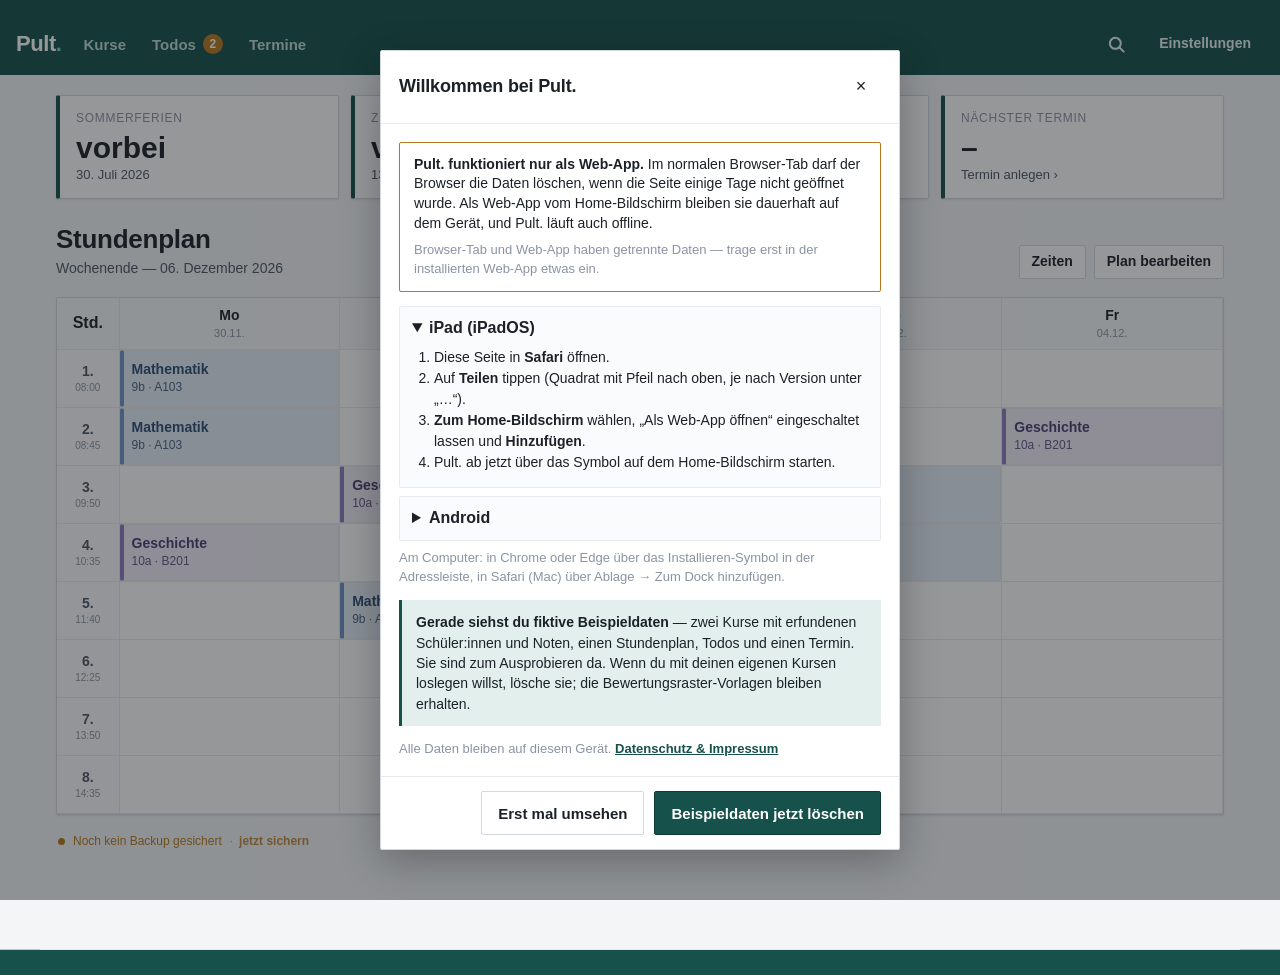
==== commit fb65377f: "info pop up und datenschutz" ====
--- a/index.html
+++ b/index.html
@@ -64,6 +64,7 @@
   <script src="js/sicherung.js"></script>
   <script src="js/einstellungen.js"></script>
   <script src="js/update.js"></script>
+  <script src="js/willkommen.js"></script>
   <script src="js/pult.js"></script>
   <script>
     /* Service Worker registrieren (nur über http/https, nicht bei file://) */
--- a/css/pult.css
+++ b/css/pult.css
@@ -655,6 +655,20 @@
 }
 .info-i:hover { background: var(--accent); color: #fff; }
 .notice.info-note { border-style: solid; border-color: var(--accent); color: var(--ink); white-space: pre-wrap; }
+
+/* ---------- Willkommen (willkommen.js) ---------- */
+a.btn { text-decoration: none; }
+.notice.wl-warn { border-style: solid; border-color: var(--amber); color: var(--ink); }
+.notice.wl-ok { border-style: solid; border-color: var(--accent); color: var(--ink); }
+.wl-small { font-size: 13px; color: var(--ink-faint); margin-top: 8px; line-height: 1.45; }
+.wl-steps { border: 1px solid var(--line-soft); border-radius: var(--radius); padding: 10px 12px; margin-bottom: 8px; background: var(--card-2); }
+.wl-steps summary { font-weight: 700; cursor: pointer; }
+.wl-steps ol { margin: 8px 0 4px; padding-left: 22px; font-size: 14px; line-height: 1.5; }
+.wl-steps .btn { margin-top: 6px; }
+.wl-demo { margin-top: 14px; padding: 12px 14px; background: var(--accent-soft); border-left: 3px solid var(--accent); font-size: 14px; line-height: 1.45; }
+.wl-legal { margin-top: 14px; font-size: 13px; color: var(--ink-faint); }
+.wl-legal a { color: var(--accent); font-weight: 600; }
+html.is-dark .wl-legal a { color: var(--accent-ink); }
 .info-text { white-space: pre-wrap; font-size: 15px; }
 
 /* ---------- Sitzplan ---------- */
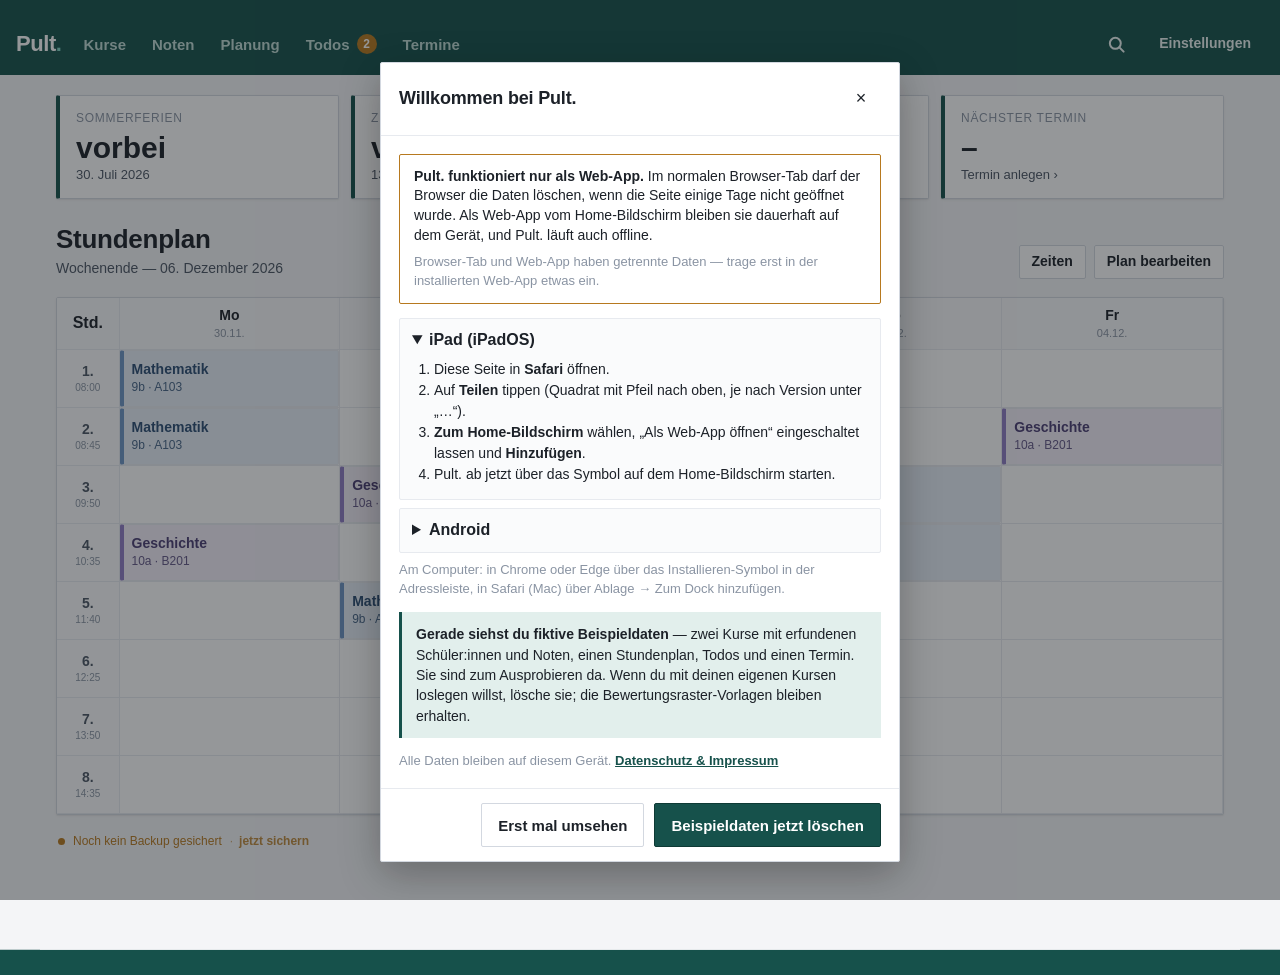
==== commit 62316492: "Verbesserungen am Backup und Code Sperre" ====
--- a/index.html
+++ b/index.html
@@ -60,6 +60,8 @@
   <script src="js/werkzeuge.js"></script>
   <script src="js/schueler.js"></script>
   <script src="js/alltag.js"></script>
+  <script src="js/planung.js"></script>
+  <script src="js/kurs.js"></script>
   <script src="js/sperre.js"></script>
   <script src="js/sicherung.js"></script>
   <script src="js/einstellungen.js"></script>
--- a/css/pult.css
+++ b/css/pult.css
@@ -35,6 +35,10 @@
   /* Höhe der fixierten Topbar (ohne Safe-Area) inkl. 3px Unterkante.
      --topbar-total ist der Platz, den der Seiteninhalt oben freihalten muss. */
   --topbar-h: 72px;
+  /* iPadOS 27 legt bei Web-Apps oben einen nicht abschaltbaren Verlauf über
+     die Seite. Alles, was oben am Rand sitzt, rückt um so viel nach unten.
+     (Die Topbar braucht weniger: ihre Knöpfe sitzen mittig in 56px.) */
+  --top-fade: 24px;
   --topbar-total: calc(var(--topbar-h) + 3px + env(safe-area-inset-top));
 }
 
@@ -222,6 +226,8 @@
 table.grades thead th.grp-schrift { background: #eef4fb; color: #2b4d73; }
 table.grades thead th.grp-muend  { background: #f3f0fb; color: #4a3d73; }
 table.grades thead th.grp-sonst  { background: #fbf6ec; color: #7a5c1e; }
+/* eigene Notenkategorien: Farbe kommt als --cat aus dem Spaltenkopf */
+table.grades thead th.grp-cat    { background: color-mix(in srgb, var(--cat) 12%, var(--card)); color: color-mix(in srgb, var(--cat) 75%, var(--ink)); }
 table.grades thead th.grp-prev   { background: var(--hover); color: #4b5563; }
 table.grades thead th.grp-final  { background: var(--accent-soft); color: var(--accent-ink); }
 
@@ -250,6 +256,12 @@
 .dt-info .dt-lbl { display: block; font-size: 11px; text-transform: uppercase; letter-spacing: .05em; color: var(--ink-faint); margin-bottom: 2px; }
 .dt-info b { font-size: 15px; font-variant-numeric: tabular-nums; }
 td.prev-cell .cell { min-width: 54px; height: 46px; display:flex; align-items:center; justify-content:center; font-weight:650; color: var(--ink-soft); }
+td.zw-cell { cursor: pointer; }
+td.zw-cell:hover .cell { background: var(--line-soft); }
+td.zw-cell .cell { flex-direction: column; line-height: 1.1; }
+td.zw-cell .cell.manual { color: var(--ink); }
+td.zw-cell .cell .calc { font-size: 10px; font-weight: 600; opacity: .7; }
+td.zw-cell .cell.manual .pt::after { content: "*"; font-size: 12px; vertical-align: super; }
 
 th.col-name, td.col-name {
   position: sticky; left: 0; z-index: 3;
@@ -305,6 +317,8 @@
 th.colhead { cursor: pointer; }
 th.colhead:hover { background: #e9edf3 !important; }
 th.colhead .ch-label { display:block; font-weight: 700; color: var(--ink); }
+th.colhead .ch-tags, th.zw-head .ch-tags { display: block; line-height: 1.2; margin-top: 2px; white-space: nowrap; }
+th.colhead .ch-tags .pill, th.zw-head .ch-tags .pill { margin: 0; }
 th.colhead .ch-date { display:block; font-size: 11px; color: var(--ink-faint); font-weight: 500; margin-top: 1px; }
 
 .empty-state { text-align: center; padding: 48px 20px; color: var(--ink-soft); }
@@ -349,11 +363,15 @@
 .spiegel .sp-bar { height: 100%; min-width: 2px; }
 .spiegel .sp-cnt { font-variant-numeric: tabular-nums; color: var(--ink-soft); font-size: 14px; }
 
-.scheme-row { display: grid; grid-template-columns: 54px 1fr 70px; gap: 10px; align-items: center; padding: 4px 0; }
+.scheme-row { display: grid; grid-template-columns: 54px 1fr 70px 112px; gap: 10px; align-items: center; padding: 4px 0; }
 .scheme-row .sr-note { font-weight: 700; font-variant-numeric: tabular-nums; }
 .scheme-row .sr-note small { color: var(--ink-faint); font-weight: 500; margin-left: 6px; }
 .scheme-row input { min-height: 38px; text-align: center; }
-.scheme-head { display: grid; grid-template-columns: 54px 1fr 70px; gap: 10px; font-size: 12px; color: var(--ink-faint); font-weight: 600; padding-bottom: 4px; border-bottom: 1px solid var(--line-soft); margin-bottom: 6px; }
+.sr-pts { font-size: 13px; font-variant-numeric: tabular-nums; color: var(--ink-faint); white-space: nowrap; }
+.sr-pts b { color: var(--ink); }
+.sr-pts.tight { color: var(--g-low-fg); background: var(--g-low); padding: 2px 6px; border-radius: var(--radius); }
+.sr-pts.tight b { color: var(--g-low-fg); }
+.scheme-head { display: grid; grid-template-columns: 54px 1fr 70px 112px; gap: 10px; font-size: 12px; color: var(--ink-faint); font-weight: 600; padding-bottom: 4px; border-bottom: 1px solid var(--line-soft); margin-bottom: 6px; }
 
 .task-edit { display: grid; grid-template-columns: 1fr 90px 44px; gap: 10px; align-items: center; margin-bottom: 8px; }
 .task-edit input { min-height: 40px; }
@@ -362,7 +380,7 @@
 .modal-backdrop {
   position: fixed; inset: 0; background: rgba(20,25,30,.45);
   display: flex; align-items: flex-start; justify-content: center; z-index: 100;
-  padding: 24px 16px; overflow-y: auto;
+  padding: calc(env(safe-area-inset-top) + var(--top-fade) + 24px) 16px calc(env(safe-area-inset-bottom) + 24px); overflow-y: auto;
 }
 .modal-backdrop[hidden] { display: none; }
 .modal {
@@ -383,7 +401,7 @@
 .field { margin-bottom: 14px; }
 .field label { display: block; font-size: 13px; font-weight: 600; color: var(--ink-soft); margin-bottom: 5px; }
 .field .hint { font-size: 12px; color: var(--ink-faint); margin-top: 4px; }
-input[type=text], input[type=date], input[type=time], input[type=number], select, textarea {
+input[type=text], input[type=password], input[type=date], input[type=time], input[type=number], select, textarea {
   width: 100%; max-width: 100%; min-width: 0;
   font: inherit; font-size: 16px; color: var(--ink);
   border: 1px solid var(--line); border-radius: var(--radius);
@@ -439,6 +457,7 @@
 .scope-allgemein { background: #fbf6ec; color: #7a5c1e; }
 .scope-schriftlich { background: #eef4fb; color: #2b4d73; }
 .scope-muendlich { background: #f3f0fb; color: #4a3d73; }
+.scope-cat { background: color-mix(in srgb, var(--cat) 12%, var(--card)); color: color-mix(in srgb, var(--cat) 75%, var(--ink)); }
 
 .pill { font-size: 12px; font-weight: 700; padding: 3px 9px; border-radius: var(--radius); background: var(--accent-soft); color: var(--accent-ink); }
 
@@ -470,10 +489,13 @@
 .topbar-settings.active { background: rgba(255,255,255,.16); color: #fff; }
 
 /* ---------- Zurück (fest unten links) ---------- */
+/* Von oben verankert wie die Topbar: iPadOS lässt mit bottom fixierte Elemente
+   beim Scrollen langer Seiten mitwandern. */
 .backfab {
   position: fixed; z-index: 60;
   left: max(16px, env(safe-area-inset-left));
-  bottom: max(16px, env(safe-area-inset-bottom));
+  top: calc(100vh - 42px - max(16px, env(safe-area-inset-bottom)));
+  top: calc(100dvh - 42px - max(16px, env(safe-area-inset-bottom)));
   appearance: none; font: inherit; cursor: pointer;
   width: 42px; height: 42px; padding: 0;
   display: inline-flex; align-items: center; justify-content: center;
@@ -500,9 +522,14 @@
   position: fixed; inset: 0; z-index: 300;
   background: var(--bar); color: #fff;
   display: flex; align-items: center; justify-content: center;
-  padding: calc(env(safe-area-inset-top) + 16px) 16px calc(env(safe-area-inset-bottom) + 16px);
+  padding: calc(env(safe-area-inset-top) + var(--top-fade) + 16px) 16px calc(env(safe-area-inset-bottom) + 16px);
   overflow-y: auto; user-select: none; -webkit-user-select: none;
 }
+/* Gesperrt: alles außer der Sperre unsichtbar. Deckt die Sperre kurz nicht
+   alles ab (Drehen des iPads, Zoom), bleibt dort nur das Grün von <html>.
+   visibility statt display: Layout, Scrollposition und halb getippter Text
+   bleiben erhalten; auch Toasts und spätere Elemente sind erfasst. */
+html.ls-active body > :not(.lockscreen) { visibility: hidden !important; }
 .ls-inner { width: 100%; max-width: 320px; display: flex; flex-direction: column; align-items: center; margin: auto; }
 .ls-brand { font-size: 30px; font-weight: 750; letter-spacing: -0.02em; margin-bottom: 28px; }
 .ls-brand .dot { color: #7fd0c2; }
@@ -532,6 +559,16 @@
   min-height: var(--tap); margin-top: 18px; padding: 0 12px;
   text-decoration: underline; text-underline-offset: 3px;
 }
+/* „Code vergessen": mit Backup-Datei entsperren oder zurücksetzen */
+.ls-text { font-size: 14px; line-height: 1.45; color: #cfe6e1; text-align: center; margin: 12px 0 18px; }
+.ls-text.ls-small { font-size: 13px; margin: 22px 0 10px; }
+.ls-wide { width: 100%; }
+.lockscreen .btn { background: rgba(255,255,255,.08); border-color: rgba(255,255,255,.3); color: #fff; }
+.lockscreen .btn.primary { background: #eaf3f1; border-color: #eaf3f1; color: var(--bar); }
+.lockscreen .btn.danger { background: transparent; border-color: rgba(255,190,178,.55); color: #ffc9be; }
+.ls-pw { width: 100%; display: flex; flex-direction: column; gap: 8px; margin-top: 12px; }
+.ls-pw input { user-select: text; -webkit-user-select: text; }
+.ls-forgot .ls-msg { margin: 12px 0 0; }
 @media (max-height: 560px) {
   .ls-brand { margin-bottom: 12px; font-size: 24px; }
   .ls-key { height: 52px; }
@@ -821,7 +858,7 @@
 .pv-bar {
   position: sticky; top: 0; z-index: 1;
   display: flex; align-items: center; gap: 10px; flex-wrap: wrap;
-  padding: calc(env(safe-area-inset-top) + 10px) max(16px, env(safe-area-inset-right)) 10px max(16px, env(safe-area-inset-left));
+  padding: calc(env(safe-area-inset-top) + var(--top-fade) + 10px) max(16px, env(safe-area-inset-right)) 10px max(16px, env(safe-area-inset-left));
   background: var(--bar); color: #fff;
 }
 .pv-title { flex: 1; min-width: 0; display: flex; flex-direction: column; line-height: 1.25; }
@@ -829,6 +866,9 @@
 .pv-pages { padding: 20px 12px 60px; }
 .pv-pages .pp-sheet { zoom: var(--pv-zoom, 1); }
 .pv-pages .pp-sheet + .pp-sheet { margin-top: 24px; }
+/* Unsichtbarer Behälter, in dem die Seiten fürs PDF abfotografiert werden */
+.pdf-host { position: absolute; top: 0; left: 0; z-index: -1; pointer-events: none; }
+.pdf-host .pp-sheet { margin: 0; box-shadow: none; }
 @media print {
   html, body { background: #fff !important; }
   body.printing > :not(#printView) { display: none !important; }
@@ -881,11 +921,17 @@
 .upd-new { margin-top: 12px; border: 1px solid var(--accent); border-left-width: 4px; border-radius: var(--radius); background: var(--accent-soft); padding: 12px 14px; }
 .upd-new .btn { margin-top: 10px; }
 .upd-ok { margin-top: 12px; color: var(--g-top); font-weight: 600; font-size: 14px; }
+/* Hinweis „Update verfügbar" (Startseite, Kursübersicht) */
+.upd-banner { display: flex; align-items: center; gap: 10px; border-style: solid; border-color: var(--accent); }
+.upd-banner .upd-dot { margin-left: 0; background: var(--accent); flex: none; }
+.upd-banner .upd-banner-t { flex: 1; color: var(--ink); }
+.upd-banner .upd-banner-x { flex: none; font-size: 20px; line-height: 1; }
 .cl-entry { margin-top: 8px; font-size: 14px; }
 .cl-head span { color: var(--ink-faint); font-size: 12.5px; margin-left: 4px; }
 .cl-entry ul { margin: 4px 0 0; padding-left: 20px; }
 .cl-entry li + li { margin-top: 2px; }
 .upd-log { margin-top: 14px; }
+.upd-log + .upd-log { margin-top: 8px; }
 .upd-log summary { cursor: pointer; font-size: 14px; font-weight: 600; color: var(--ink-soft); }
 
 /* ---------- Werkzeuge: Gruppen, Zufall, Timer ---------- */
@@ -914,8 +960,8 @@
 .grp-name.moving { outline: 2px solid var(--accent); background: var(--accent-soft); }
 .grp-drop { appearance: none; font: inherit; font-size: 13px; color: var(--accent); background: transparent; border: 1px dashed var(--accent); border-radius: var(--radius); padding: 6px; cursor: pointer; }
 
-#stage { position: fixed; inset: 0; z-index: 95; background: var(--bar); color: #fff; overflow: auto; padding: calc(env(safe-area-inset-top) + 20px) 24px calc(env(safe-area-inset-bottom) + 24px); }
-.stage-close { position: fixed; top: calc(env(safe-area-inset-top) + 12px); right: 16px; width: 48px; height: 48px; border-radius: 50%; border: none; background: rgba(255,255,255,.15); color: #fff; font-size: 28px; cursor: pointer; z-index: 1; }
+#stage { position: fixed; inset: 0; z-index: 95; background: var(--bar); color: #fff; overflow: auto; padding: calc(env(safe-area-inset-top) + var(--top-fade) + 20px) 24px calc(env(safe-area-inset-bottom) + 24px); }
+.stage-close { position: fixed; top: calc(env(safe-area-inset-top) + var(--top-fade) + 12px); right: 16px; width: 48px; height: 48px; border-radius: 50%; border: none; background: rgba(255,255,255,.15); color: #fff; font-size: 28px; cursor: pointer; z-index: 1; }
 .stage-title { font-size: 22px; font-weight: 700; margin-bottom: 18px; color: #bfdad4; }
 .stage-groups { display: grid; grid-template-columns: repeat(auto-fill, minmax(230px, 1fr)); gap: 16px; }
 .stage-group { background: var(--card); color: var(--ink); border-radius: 4px; padding: 14px 16px; font-size: 24px; line-height: 1.35; }
@@ -976,12 +1022,6 @@
 /* Zoomen erlaubt, aber kein Doppeltipp-Zoom; Eingabefelder ≥ 16 px, sonst zoomt iOS beim Antippen */
 html { touch-action: manipulation; }
 @media (pointer: coarse) { input, select, textarea { font-size: 16px !important; } }
-.now-bar { display: flex; align-items: center; gap: 12px; flex-wrap: wrap; background: var(--card); border: 1px solid var(--line); border-left: 4px solid var(--accent); border-radius: var(--radius); padding: 10px 14px; margin-bottom: 14px; box-shadow: var(--shadow); font-size: 15px; }
-.now-bar.next { border-left-color: var(--line); }
-.now-bar > span:nth-child(2) { flex: 1; min-width: 180px; }
-.now-tag { font-size: 11px; font-weight: 750; text-transform: uppercase; letter-spacing: .08em; color: #fff; background: var(--accent); padding: 3px 8px; border-radius: var(--radius); }
-.now-bar.next .now-tag { background: var(--ink-faint); }
-.now-sub { color: var(--ink-faint); font-size: 13px; margin-left: 4px; }
 td.tt-cell.tt-now .tt-lesson { box-shadow: 0 0 0 2px var(--accent); }
 .topbar-search { color: #eaf3f1; }
 .topbar-search:hover { background: rgba(255,255,255,.14); }
@@ -1065,6 +1105,8 @@
 html.is-dark table.rs-grid thead th { background: #262236; color: #c4b6ee; }
 html.is-dark table.grades thead th.grp-muend { background: #262236; color: #c4b6ee; }
 html.is-dark table.grades thead th.grp-sonst { background: #2e2717; color: #e5c88a; }
+html.is-dark table.grades thead th.grp-cat { background: color-mix(in srgb, var(--cat) 22%, var(--card)); color: color-mix(in srgb, var(--cat) 45%, #fff); }
+html.is-dark .scope-cat { background: color-mix(in srgb, var(--cat) 24%, var(--card)); color: color-mix(in srgb, var(--cat) 45%, #fff); }
 html.is-dark table.grades thead th.grp-ha { background: #2e2717; color: #e5c88a; }
 html.is-dark td.sonst-cell { background: #2a2416; }
 html.is-dark .sd-sonst { background: #2a2416; }
@@ -1080,3 +1122,143 @@
 html.is-dark .ka-pill[data-kind="test"] { background: #262236; color: #c4b6ee; }
 html.is-dark input[type=date]::-webkit-calendar-picker-indicator { filter: invert(.8); }
 html.is-dark input[type=time]::-webkit-calendar-picker-indicator { filter: invert(.8); }
+
+/* ---------- Notenkategorien ---------- */
+.cat-dot { display: inline-block; width: 9px; height: 9px; border-radius: 50%; margin-right: 6px; vertical-align: 1px; flex: none; }
+.btn.menu-btn .cat-dot { margin-right: 7px; }
+/* Segment mit Überlauf-Auswahl (Weitere …) */
+.seg select.seg-more { appearance: none; -webkit-appearance: none; border: none; border-radius: 0; margin: 0; width: auto; min-height: 38px;
+  padding: 0 28px 0 14px; font: inherit; font-weight: 600; font-size: 14px; color: var(--ink-soft); cursor: pointer;
+  background: var(--card) url("data:image/svg+xml,%3Csvg xmlns='http://www.w3.org/2000/svg' width='10' height='6'%3E%3Cpath d='M1 1l4 4 4-4' stroke='%23888' stroke-width='1.6' fill='none'/%3E%3C/svg%3E") no-repeat right 10px center; }
+.seg select.seg-more.active { background-color: var(--accent); color: #fff; }
+html.is-dark .seg select.seg-more.active { background-color: #1f6f65; }
+/* Gewichtungs-Zeilen (Kurs, individuelle Gewichtung, Vorgaben) */
+.cat-w-row { display: grid; grid-template-columns: minmax(0, 1fr) 86px 18px 38px; align-items: center; gap: 8px; margin-bottom: 6px; }
+.cat-w-row .cat-w-name { font-weight: 600; overflow: hidden; text-overflow: ellipsis; white-space: nowrap; }
+.cat-w-row input { margin: 0; min-height: 38px; text-align: right; }
+.cat-w-row .cat-w-rm { min-height: 34px; padding: 0; width: 38px; }
+.cat-w-sum { margin-top: 2px; }
+/* Farbwahl einer Kategorie */
+.cat-colors { display: flex; flex-wrap: wrap; gap: 10px; }
+.cat-color { width: 34px; height: 34px; border-radius: 50%; border: 3px solid transparent; cursor: pointer; padding: 0; box-shadow: inset 0 0 0 2px var(--card); }
+.cat-color.active { border-color: var(--ink); }
+
+/* ============================================================
+   Planung
+   ============================================================ */
+.pl-courses { display: flex; flex-wrap: wrap; gap: 8px; margin-bottom: 16px; }
+.pl-course { appearance: none; font: inherit; font-weight: 650; font-size: 14px; cursor: pointer; min-height: 38px; padding: 0 12px;
+  border: 1px solid var(--line); border-left: 4px solid var(--c-bar, var(--accent)); border-radius: var(--radius); background: var(--card); color: var(--ink); }
+.pl-course span { color: var(--ink-faint); font-weight: 600; margin-left: 2px; }
+.pl-course.active { background: var(--c-bg, var(--accent-soft)); color: var(--c-fg, var(--ink)); border-color: var(--c-bar); }
+html.is-dark .pl-course.active { background: color-mix(in srgb, var(--c-bar) 24%, var(--card)); color: var(--ink); }
+.pl-layout { display: grid; grid-template-columns: minmax(0, 1fr) minmax(0, 1.4fr); gap: 18px; align-items: start; }
+@media (max-width: 860px) { .pl-layout { grid-template-columns: 1fr; } }
+.pl-slot { display: flex; align-items: center; gap: 10px; padding: 7px 0; border-bottom: 1px solid var(--line-soft); }
+.pl-slot:last-child { border-bottom: none; }
+.pl-slot-when { flex: none; width: 150px; font-size: 13px; color: var(--ink-soft); font-variant-numeric: tabular-nums; }
+.pl-slot-topic { flex: 1; min-width: 0; text-align: left; }
+button.pl-slot-topic { appearance: none; border: none; background: none; font: inherit; font-weight: 650; color: var(--ink); cursor: pointer; padding: 4px 0; display: flex; flex-direction: column; }
+button.pl-slot-topic small { font-weight: 500; font-size: 12px; color: var(--ink-faint); }
+.pl-slot .btn { flex: none; }
+@media (max-width: 560px) { .pl-slot { flex-wrap: wrap; } .pl-slot-when { width: 100%; } }
+.pl-unit { background: var(--card); border: 1px solid var(--line); border-radius: var(--radius); padding: 10px 12px; margin-bottom: 12px; box-shadow: var(--shadow); }
+.pl-unit.pl-loose { background: var(--card-2); box-shadow: none; }
+.pl-unit-head { display: flex; align-items: center; gap: 10px; }
+.pl-unit-title { flex: 1; min-width: 0; display: flex; flex-direction: column; text-align: left; }
+button.pl-unit-title { appearance: none; border: none; background: none; font: inherit; color: var(--ink); cursor: pointer; padding: 2px 0; }
+.pl-unit-title b { font-size: 16px; }
+.pl-unit-title span { font-size: 12.5px; color: var(--ink-soft); }
+.pl-unit-desc { font-size: 13px; color: var(--ink-soft); margin: 6px 0 2px; }
+.pl-rows { margin-top: 8px; border-top: 1px solid var(--line-soft); }
+.pl-row { display: flex; align-items: center; gap: 10px; padding: 4px 0; }
+.pl-row-main { flex: 1; min-width: 0; appearance: none; border: none; background: none; font: inherit; color: var(--ink); cursor: pointer;
+  display: flex; align-items: baseline; justify-content: space-between; gap: 10px; padding: 6px 0; text-align: left; }
+.pl-row-topic { font-weight: 600; overflow: hidden; text-overflow: ellipsis; white-space: nowrap; }
+.pl-row-when { flex: none; font-size: 12.5px; color: var(--ink-soft); font-variant-numeric: tabular-nums; }
+.pl-row-when.draft { color: var(--ink-faint); font-style: italic; }
+.pl-row.done .pl-row-topic { text-decoration: line-through; color: var(--ink-faint); font-weight: 500; }
+.pl-row .todo-check { width: 24px; height: 24px; flex: none; }
+.pl-unit.current { border-left: 4px solid var(--accent); }
+.pl-unit:not(.show-all) .pl-row.pl-extra, .pl-unit:not(.show-all) .pl-rows.only-extra { display: none; }
+.pl-more { appearance: none; border: none; background: none; font: inherit; font-size: 13px; font-weight: 600; color: var(--accent); cursor: pointer; padding: 8px 0 2px; }
+.pl-edit { max-width: 860px; }
+
+/* Editor für formatierten Text */
+.rt { border: 1px solid var(--line); border-radius: var(--radius); background: var(--card); overflow: hidden; }
+.rt-bar { display: flex; flex-wrap: wrap; align-items: center; gap: 4px; padding: 6px; border-bottom: 1px solid var(--line-soft); background: var(--card-2); }
+.rt-btn { appearance: none; font: inherit; font-size: 15px; min-width: 36px; min-height: 34px; padding: 0 8px; border: 1px solid var(--line); border-radius: var(--radius);
+  background: var(--card); color: var(--ink); cursor: pointer; display: inline-flex; align-items: center; justify-content: center; }
+.rt-btn:hover { border-color: var(--accent); }
+.rt-sep { width: 1px; height: 22px; background: var(--line); margin: 0 4px; }
+.rt-col { appearance: none; width: 24px; height: 24px; border-radius: 50%; border: 2px solid var(--card); box-shadow: 0 0 0 1px var(--line); background: var(--sw); cursor: pointer; padding: 0; }
+.rt-col-none { background: linear-gradient(135deg, transparent 45%, var(--g-fail) 45%, var(--g-fail) 55%, transparent 55%), var(--card); }
+.rt-body { min-height: 220px; padding: 12px 14px; outline: none; font-size: 15px; line-height: 1.5; color: var(--ink); overflow-wrap: anywhere; }
+.rt .rt-body:focus { box-shadow: inset 0 0 0 2px var(--accent-soft); }
+.rt-body:empty::before { content: attr(data-ph); color: var(--ink-faint); }
+.rt-body h3 { font-size: 17px; margin: 10px 0 4px; }
+.rt-body h4 { font-size: 15px; margin: 8px 0 2px; }
+.rt-body ul, .rt-body ol { padding-left: 22px; margin: 4px 0; }
+.rt-body p { margin: 0 0 6px; }
+.modal .rt-body { min-height: 140px; }
+
+/* Stundenplan: Symbol „Planung vorhanden" */
+.tt-lesson.has-plan { padding-right: 26px; }
+.tt-plan { position: absolute; right: 5px; bottom: 5px; width: 20px; height: 20px; display: inline-flex; align-items: center; justify-content: center;
+  border-radius: 4px; color: var(--c-fg, var(--ink)); background: rgba(255,255,255,.6); cursor: pointer; }
+.tt-plan:hover { background: rgba(255,255,255,.95); }
+.tt-plan.done { opacity: .55; }
+html.is-dark .tt-plan { color: var(--ink); background: rgba(0,0,0,.25); }
+
+/* ============================================================
+   Kurse (Übersicht) und Kurs-Dashboard
+   ============================================================ */
+.course-card.kc .cc-top { border-top: 4px solid var(--c-bar, var(--accent)); }
+.kc-head { display: flex; justify-content: space-between; align-items: flex-start; gap: 10px; }
+.kc-head .cc-tag { margin-top: 2px; flex: none; }
+.kc-next { margin-top: 12px; display: flex; flex-direction: column; gap: 1px; font-size: 13px; }
+.kc-next span { color: var(--ink-faint); font-size: 12px; }
+.kc-next b { font-weight: 650; overflow: hidden; text-overflow: ellipsis; white-space: nowrap; }
+.kc-next b.kc-open { color: var(--ink-faint); font-weight: 500; font-style: italic; }
+/* Mosaik: feine Zeilen, die Karten belegen je nach Höhe mehrere (siehe mosaic() in kurs.js) */
+.kd-grid { display: grid; grid-template-columns: repeat(auto-fill, minmax(290px, 1fr)); grid-auto-rows: 4px; column-gap: 14px; row-gap: 0; grid-auto-flow: dense; }
+.kd-card { margin-bottom: 0; align-self: start; background: var(--card); box-shadow: var(--shadow); border-color: var(--line); }
+.kd-card-h { display: flex; justify-content: space-between; align-items: baseline; gap: 10px; }
+.kd-more { appearance: none; border: none; background: none; font: inherit; font-size: 13px; font-weight: 650; color: var(--accent); cursor: pointer; padding: 4px 0; }
+.kd-slot { display: flex; align-items: center; justify-content: space-between; gap: 10px; padding: 6px 0; border-bottom: 1px solid var(--line-soft); }
+.kd-slot-when { font-size: 13px; color: var(--ink-soft); font-variant-numeric: tabular-nums; }
+.kd-slot.first .kd-slot-when { color: var(--ink); font-weight: 650; }
+.kd-link { appearance: none; border: none; background: none; font: inherit; font-weight: 650; color: var(--accent-ink); cursor: pointer; text-align: right; padding: 4px 0; min-width: 0; overflow: hidden; text-overflow: ellipsis; white-space: nowrap; }
+.kd-last { margin-top: 10px; }
+.kd-mean { display: flex; align-items: center; gap: 12px; }
+.kd-mean .sd-chip { font-size: 24px; font-weight: 720; padding: 4px 12px; }
+.kd-sub { font-size: 11px; text-transform: uppercase; letter-spacing: .06em; color: var(--ink-faint); margin: 12px 0 4px; }
+.kd-spiegel { display: flex; gap: 6px; height: 70px; margin-top: 12px; align-items: flex-end; }
+.kd-sp-col { flex: 1; height: 100%; display: flex; flex-direction: column; align-items: center; justify-content: flex-end; gap: 2px; }
+.kd-sp-col i { display: block; width: 100%; min-height: 2px; border-radius: 3px 3px 0 0; }
+.kd-sp-n { font-size: 11px; color: var(--ink-soft); font-variant-numeric: tabular-nums; }
+.kd-sp-l { font-size: 11px; font-weight: 650; color: var(--ink-faint); }
+.kd-row { appearance: none; border: none; background: none; font: inherit; color: var(--ink); text-align: left; cursor: pointer;
+  display: flex; justify-content: space-between; gap: 10px; padding: 6px 0; border-bottom: 1px solid var(--line-soft); }
+.kd-row { flex-direction: column; gap: 1px; width: 100%; }
+.kd-row.static { cursor: default; }
+.kd-row span { font-size: 12.5px; color: var(--ink-soft); }
+.kd-todo { padding: 6px 0; border: none; border-bottom: 1px solid var(--line-soft); border-radius: 0; background: none; box-shadow: none; }
+.kd-add { display: flex; gap: 8px; margin-top: 8px; }
+.kd-add input { margin: 0; min-height: 38px; }
+.kd-note { font-size: 14px; border-bottom: 1px solid var(--line-soft); }
+.kd-note .note-main { padding: 6px 0; }
+
+/* Notizen: zugeklappt eine Zeile, aufgeklappt der ganze Text */
+.note-item .note-main { appearance: none; border: none; background: none; font: inherit; color: var(--ink); text-align: left; cursor: pointer;
+  flex: 1; min-width: 0; width: 100%; display: flex; flex-direction: column; gap: 2px; padding: 0; }
+.note-item .note-text { display: block; overflow: hidden; text-overflow: ellipsis; white-space: nowrap; }
+.note-item.open .note-text { white-space: pre-wrap; overflow-wrap: anywhere; }
+.chip.note-item { align-items: flex-start; gap: 10px; }
+.chip.note-item .note-main b { font-size: 15px; }
+.chip.note-item .note-main b small { font-weight: 500; color: var(--ink-faint); }
+.chip.note-item .note-text { font-size: 13px; color: var(--ink-soft); }
+.chip.note-item.open .note-text { color: var(--ink); }
+.note-acts { display: flex; gap: 6px; flex: none; }
+.chip.note-item.is-hidden { opacity: .6; background: var(--card-2); }
+@media (max-width: 560px) { .chip.note-item { flex-wrap: wrap; } .note-acts { width: 100%; justify-content: flex-end; } }
